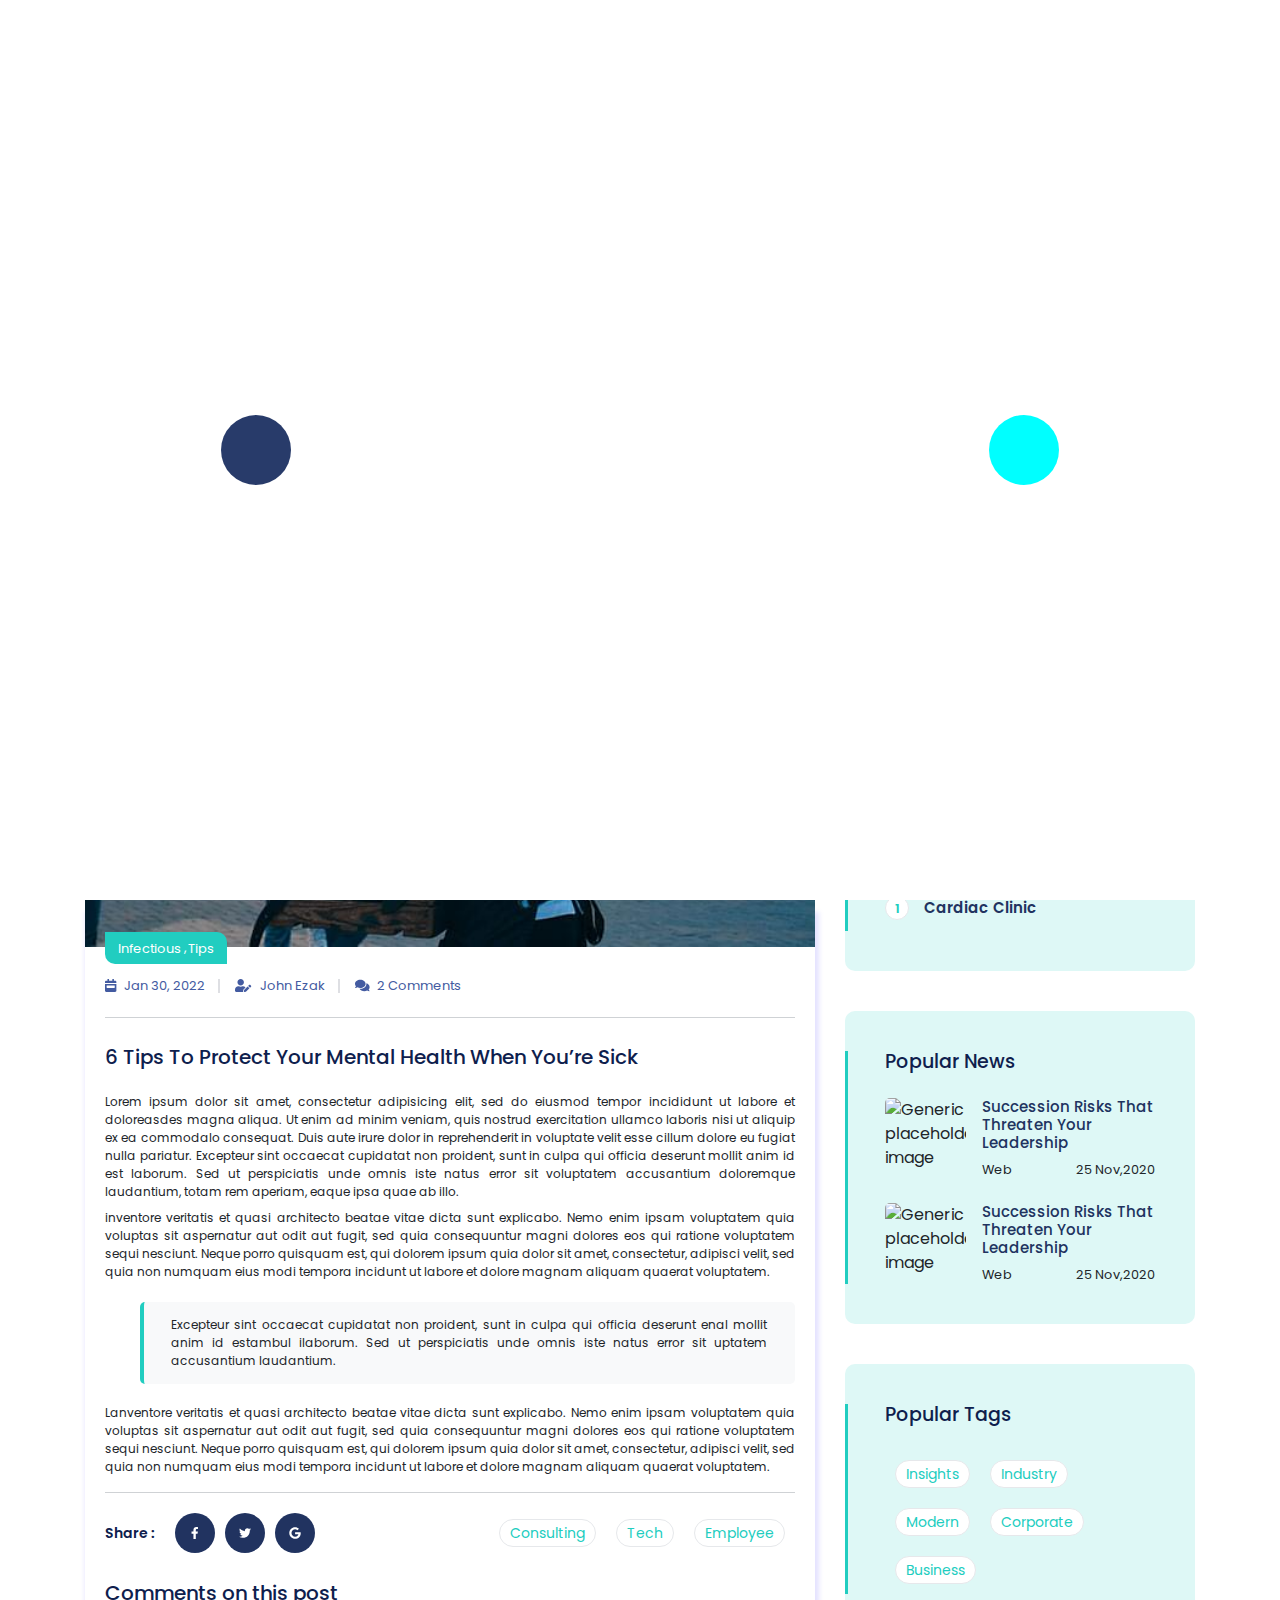
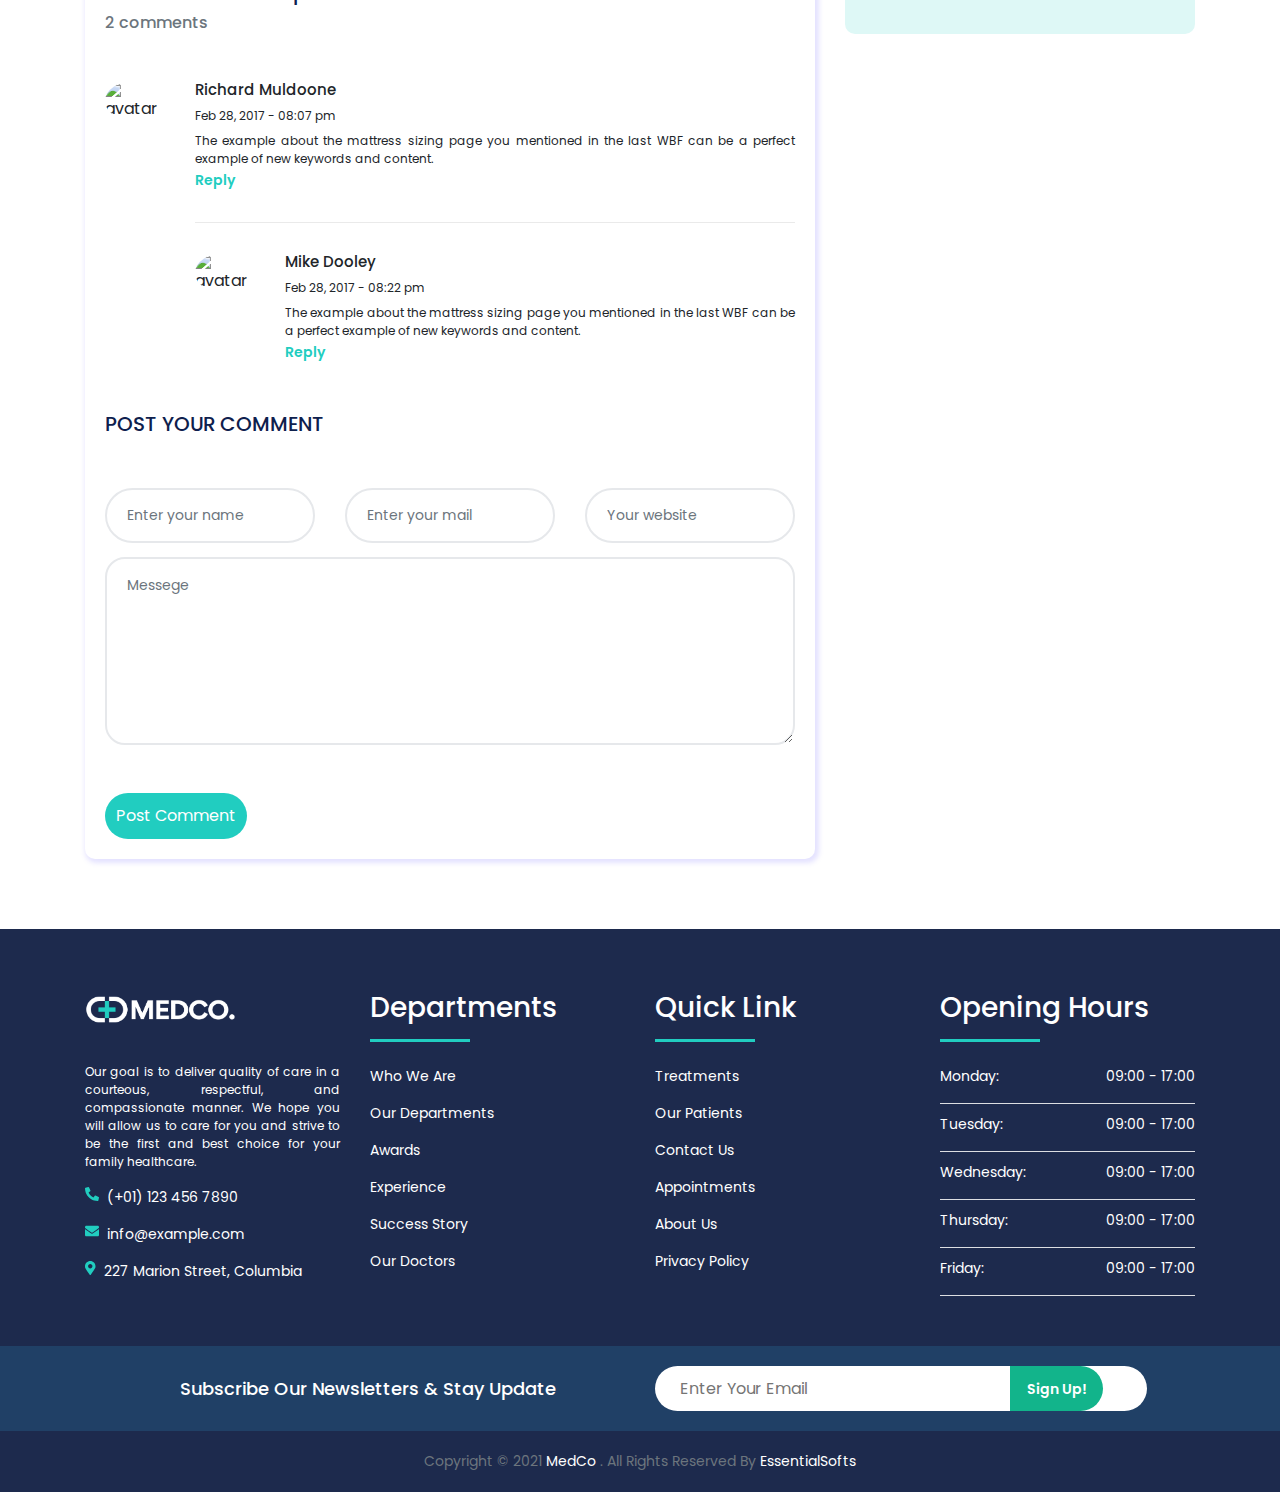
==== blog-detail.html @ e33b3b59 "fixes" ====
<!DOCTYPE html>
<html lang="en">

<head>
    <meta charset="UTF-8">
    <meta http-equiv="X-UA-Compatible" content="IE=edge">
    <meta name="viewport" content="width=device-width, initial-scale=1.0">
    <title>MEDCO.</title>
    <!-- Favicon Files -->
    <link rel="apple-touch-icon" sizes="120x120" href="assets/favicon/apple-touch-icon.png">
    <link rel="icon" type="image/png" sizes="32x32" href="assets/favicon/favicon-32x32.png">
    <link rel="icon" type="image/png" sizes="16x16" href="assets/favicon/favicon-16x16.png">
    <link rel="manifest" href="assets/favicon/site.webmanifest">
    <link rel="mask-icon" href="assets/favicon/safari-pinned-tab.svg" color="#5bbad5">
    <meta name="msapplication-TileColor" content="#da532c">
    <meta name="theme-color" content="#ffffff">
    <!-- CSS files -->
    <link rel="stylesheet" type="text/css" href="assets/css/bootstrap.css">
    <link rel="stylesheet" type="text/css" href="assets/css/fontawesome.css">
    <link rel="stylesheet" type="text/css" href="assets/css/all.css">
    <link rel="stylesheet" type="text/css" href="assets/css/owl.carousel.min.css">
    <link rel="stylesheet" type="text/css" href="assets/css/owl.theme.default.min.css">
    <link rel="stylesheet" type="text/css" href="assets/css/nice-select.css">
    <link rel="stylesheet" type="text/css" href="assets/css/venobox.min.css">
    <link rel="stylesheet" type="text/css" href="assets/css/style.css">
    <link rel="stylesheet" type="text/css" href="assets/css/responsive.css">
</head>

<body data-spy="scroll" data-target="#mynavbar" data-offset="180">

    <!-- Preloader -->
    <div class="centered">
        <div class="blob-1"></div>
        <div class="blob-2"></div>
    </div>

    <header>
        <!-- Top Header -->
        <div class="top-header">
            <div class="container-fluid">
                <div class="row">
                    <div class="col-lg-8 col-md-8 col-sm-12">
                        <div class="d-flex justify-content-center">
                            <div class="emergency-drop mr-4">
                                <div class="nice-select emergency-btn">
                                    <p>24/7 Emergency</p>
                                    <div class="list text-center">
                                        <div><i class="fas fa-phone-volume  phone_style"></i></div>
                                        <div class="phone_number">
                                            <a href="tel:+201061245741">
                                                <span>+2 01061245741</span>
                                            </a>
                                        </div>
                                        <div class="text-style text-muted">
                                            <p>Please feel free to contact our friendly reception staff with any general
                                                or medical enquiry.
                                            </p>
                                        </div>
                                        <div class="appointment-btn">
                                            <a href="appointment.html"
                                                class="btn btn_secondary-color btn_link btn_block">
                                                <span>Make Appointment</span> <i class="fas fa-arrow-right ml-1"></i>
                                            </a>
                                        </div>
                                    </div>
                                </div>
                            </div>
                            <div class="top-header-contact-info d-flex">
                                <div class="mr-4 top-header-location mt-21">
                                    <a href="" class="top-header-info-text text-white">
                                        <i class="top-header-icons-style fas fa-map-marker-alt mr-2"></i> Location:
                                        Brooklyn, New York
                                    </a>
                                </div>
                                <div class="mr-4 top-header-location mt-21">
                                    <a href="" class="top-header-info-text text-white">
                                        <i class="top-header-icons-style fas fa-clock mr-2"></i> Mon - Fri: 8:00 am -
                                        7:00 pm
                                    </a>
                                </div>
                                <div class="top-header-location time-p mt-21">
                                    <a href="" class="top-header-info-text text-white">
                                        <i class="top-header-icons-style fas fa-clock mr-2"></i> Mon - Fri: 8:00 am -
                                        7:00 pm
                                    </a>
                                </div>
                            </div>
                        </div>
                    </div>
                    <div class="col-lg-4 col-md-4 col-sm-12">
                        <div class="d-flex top-header-right justify-content-end">
                            <div class="top-header-social-links mt-18">
                                <div class="d-flex">
                                    <a href=""><i class="top-header-social-icons-style fab fa-facebook-f"></i></a>
                                    <a href=""><i class="top-header-social-icons-style fab fa-instagram"></i></a>
                                    <a href=""><i class="top-header-social-icons-style fab fa-twitter"></i></a>
                                </div>
                            </div>
                            <div class="top-header-searchbar mt-18 d-flex">
                                <input type="search" class="form-control w-75" placeholder="Search..." name="search"
                                    id="search" autocomplete="off">
                                <button type="submit" class="top-header-search-btn"><i
                                        class="fas fa-search "></i></button>
                            </div>
                        </div>
                    </div>
                </div>
            </div>
        </div>
        <!-- Top Header End -->

        <!-- Navbar -->
        <div class="bottom-header">
            <nav class="navbar navbar-expand-lg navbar-light" id="mynavbar">
                <div class="container">
                    <a class="navbar-brand" href="index.html"><img src="assets/images/medco-dark.png" class="img-fluid"
                            alt=""></a>
                    <button class="navbar-toggler" data-toggle="collapse" data-target="#navbarNav"><span><i
                                class="fa fa-bars"></i></span></button>
                    <div class="collapse navbar-collapse" id="navbarNav">
                        <ul class="nav navbar-nav ml-auto font-weight-bold" id="nav">
                            <li class="nav-item first-child">
                                <a class="nav-link px-3" href="index.html">Home</a>
                            </li>
                            <li class="nav-item">
                                <a class="nav-link px-3" href="#about-us">About Us</a>
                            </li>
                            <li class="nav-item">
                                <a class="nav-link px-3" href="#services">Services</a>
                            </li>
                            <li class="nav-item">
                                <a class="nav-link px-3" href="#portfolio">Research</a>
                            </li>
                            <li class="nav-item">
                                <a class="nav-link px-3" href="#team">Our Team</a>
                            </li>
                            <li class="nav-item">
                                <a class="nav-link px-3" href="#department">Departments</a>
                            </li>
                            <li class="nav-item dropdown">
                                <a class="nav-link dropdown-toggle px-3" href="#" id="navbarDropdown" role="button"
                                    data-toggle="dropdown" aria-haspopup="true" aria-expanded="false">
                                    Blog
                                </a>
                                <div class="dropdown-menu" aria-labelledby="navbarDropdown">
                                    <a class="dropdown-item font-weight-bold" href="blog-grid.html" target="_blank">Blog
                                        Grid</a>
                                    <a class="dropdown-item font-weight-bold" href="blog-detail.html"
                                        target="_blank">Blog Details</a>
                                </div>
                            </li>
                        </ul>
                    </div>
                </div>
            </nav>
        </div>
        <!-- Navbar End -->
    </header>

    <!-- Contact-Heading Section Start -->
    <section id="appointment-stat" class="stat-overlay position-relative">
        <div class="container">
            <div class="row ">
                <div class="col-12">
                    <div class="page-title-heading align-items-center">
                        <h2 class="text-center text-white">Blog Grid</h2>
                    </div>
                    <nav aria-label="breadcrumb" class="">
                        <ol class="breadcrumb text-center">
                            <li class="breadcrumb-item"><a href="index.html"
                                    class="breadcrumb-item-a text-decoration-none">Home</a></li>
                            <li class="breadcrumb-item"><a href="blog-grid.html"
                                    class="breadcrumb-item-a text-decoration-none">Blog Grid</a></li>
                            <li class="breadcrumb-item active" aria-current="page">Blog Detail</li>
                        </ol>
                    </nav>
                </div>
            </div>
        </div>
    </section>
    <!-- Contact-Heading Section End -->

    <!-- Blog detail START -->
    <section id="read_more">
        <div class="container">
            <div class="row">
                <div class="col-lg-8 col-md-8 col-sm-12">
                    <div class="read_more_img">
                        <img src="assets/images/blog-3.jpg" alt="">
                    </div>
                    <div class="read_more_area">
                        <div class="post__meta-cat">
                            <a class="text-decoration-none" href="#">Infectious</a><a class="text-decoration-none"
                                href="#">Tips</a>
                        </div>
                        <div class="read_more_text">
                            <div class="post__meta d-flex text-decoration-none">
                                <span class="post__meta-date"><i class="fas fa-calendar-week mr-2"></i>Jan 30,
                                    2022</span>
                                <a class="post__meta-author text-decoration-none" href="blog-detail.html"><i
                                        class="fas fa-user-edit mr-2"></i>John
                                    Ezak</a>
                                <a class="post__meta-author text-decoration-none" href="blog-detail.html"><i
                                        class="fas fa-comments mr-2"></i>2 Comments</a>
                            </div>
                            <h3 class="mt-4 mb-4">6 Tips To Protect Your Mental Health When You’re Sick
                            </h3>
                            <p class="text-justify mb-2">
                                Lorem ipsum dolor sit amet, consectetur adipisicing elit, sed do eiusmod tempor
                                incididunt ut labore
                                et doloreasdes magna aliqua. Ut enim ad minim veniam, quis nostrud exercitation ullamco
                                laboris nisi ut
                                aliquip ex ea commodalo consequat. Duis aute irure dolor in reprehenderit in voluptate
                                velit esse cillum
                                dolore eu fugiat nulla pariatur. Excepteur sint occaecat cupidatat non proident, sunt in
                                culpa qui officia
                                deserunt mollit anim id est laborum. Sed ut perspiciatis unde omnis iste natus error sit
                                voluptatem accusantium
                                doloremque laudantium, totam rem aperiam, eaque ipsa quae ab illo.
                            </p>
                            <p class="text-justify">inventore veritatis et quasi architecto beatae vitae dicta sunt
                                explicabo. Nemo enim
                                ipsam voluptatem quia voluptas
                                sit aspernatur aut odit aut fugit, sed quia consequuntur magni dolores eos qui ratione
                                voluptatem sequi nesciunt. Neque
                                porro quisquam est, qui dolorem ipsum quia dolor sit amet, consectetur, adipisci velit,
                                sed quia non numquam eius modi tempora
                                incidunt ut labore et dolore magnam aliquam quaerat voluptatem.
                            </p>

                            <blockquote class="blockquote bg-light">
                                <p class="text-justify">Excepteur sint occaecat cupidatat non proident, sunt in culpa
                                    qui officia deserunt
                                    enal mollit anim id estambul ilaborum.
                                    Sed ut perspiciatis unde omnis iste natus error sit uptatem accusantium laudantium.
                                </p>
                            </blockquote>
                            <p class="text-justify mb-3 last-p pb-3">Lanventore veritatis et quasi architecto beatae
                                vitae dicta sunt explicabo. Nemo enim
                                ipsam voluptatem quia voluptas sit
                                aspernatur aut odit aut fugit, sed quia consequuntur magni dolores eos qui ratione
                                voluptatem sequi nesciunt. Neque porro quisquam
                                est, qui dolorem ipsum quia dolor sit amet, consectetur, adipisci velit, sed quia non
                                numquam eius modi tempora incidunt ut labore et
                                dolore magnam aliquam quaerat voluptatem.
                            </p>
                        </div>
                        <div class="d-flex flex-wrap justify-content-between">
                            <div class="blog-share d-flex flex-wrap align-items-center">
                                <span class="mr-20 color-heading">Share :</span>
                                <ul class="list-unstyled social-icons d-flex mb-0">
                                    <li><a href="#"><i class="fab fa-facebook-f"></i></a></li>
                                    <li><a href="#"><i class="fab fa-twitter"></i></a></li>
                                    <li><a href="#"><i class="fab fa-google"></i></a></li>
                                </ul>
                            </div>
                            <div class="widget-tags">
                                <ul class="list-unstyled d-flex flex-wrap mb-0">
                                    <li><a href="#" class="text-decoration-none">Consulting</a></li>
                                    <li><a href="#" class="text-decoration-none">Tech</a></li>
                                    <li><a href="#" class="text-decoration-none">Employee</a></li>
                                </ul>
                            </div>
                        </div>
                        <div class="comment_section mt-4" id="comments">
                            <h3 class="mb-2 comment-h3">Comments on this post</h3>
                            <h6 class="total_comments text-muted mb-5"><a href="#">2 comments</a></h6>

                            <ul class="comments-list list-unstyled">
                                <li class="comment__item">
                                    <div class="comment__avatar">
                                        <img src="assets/images/blog-detail-1.jpg" alt="avatar">
                                    </div>
                                    <div class="comment__content">
                                        <h5 class="comment__author">Richard Muldoone</h5>
                                        <span class="comment__date">Feb 28, 2017 - 08:07 pm</span>
                                        <p class="comment__desc text-justify">The example about the mattress sizing page
                                            you mentioned in the last WBF
                                            can be a perfect example
                                            of new keywords and content.</p>
                                        <a class="comment__reply text-decoration-none" href="#">reply</a>
                                    </div>
                                    <ul class="nested__comment list-unstyled">
                                        <li class="comment__item">
                                            <div class="comment__avatar">
                                                <img src="assets/images/blog-detail-2.jpg" alt="avatar">
                                            </div>
                                            <div class="comment__content">
                                                <h5 class="comment__author">Mike Dooley</h5>
                                                <span class="comment__date">Feb 28, 2017 - 08:22 pm</span>
                                                <p class="comment__desc text-justify">The example about the mattress
                                                    sizing page you mentioned in the last
                                                    WBF can be a perfect
                                                    example of new keywords and content.</p>
                                                <a class="comment__reply text-decoration-none" href="#">reply</a>
                                            </div>
                                        </li>
                                    </ul>
                                </li>
                            </ul>
                        </div>
                        <div class="comment_form">
                            <h4 class="mt-5 mb-5">POST YOUR COMMENT</h4>
                            <form>
                                <div class="row">
                                    <div class="col-lg-4 col-md-4 col-sm-12">
                                        <input type="text" placeholder="Enter your name" class="high form-control">
                                    </div>
                                    <div class="col-lg-4 col-md-4 col-sm-12">
                                        <input type="email" placeholder="Enter your mail" class="high form-control">
                                    </div>
                                    <div class="col-lg-4 col-md-4 col-sm-12">
                                        <input type="text" placeholder="Your website" class="high form-control">
                                    </div>
                                    <div class="col-lg-12 col-md-12 col-sm-12">
                                        <textarea placeholder="Messege" rows="8" class="form-control"></textarea>
                                    </div>
                                </div>
                                <div class="blog-detail-form-btn mt-5">
                                    <a href="#" class="btn btn-common">Post Comment</a>
                                </div>
                            </form>
                        </div>
                    </div>
                </div>
                <div class="col-lg-4 col-md-4 col-sm-12">
                    <div class="widget widget-search">
                        <h5 class="widget__title">Search</h5>
                        <div class="widget__content">
                            <form class="widget__form-search">
                                <input type="text" class="form-control" placeholder="Search...">
                                <button class="btn" type="submit"><i class=" fas fa-search"></i></button>
                            </form>
                        </div>
                    </div>
                    <div class="widget widget-categories">
                        <h5 class="widget__title">Categories</h5>
                        <div class="widget-content">
                            <ul class="list-unstyled mb-0">
                                <li><a href="#" class="text-decoration-none"><span
                                            class="cat-count">4</span><span>Neurology</span></a></li>
                                <li><a href="#" class="text-decoration-none"><span
                                            class="cat-count">0</span><span>Cardiology</span></a></li>
                                <li><a href="#" class="text-decoration-none"><span
                                            class="cat-count">3</span><span>Pathology</span></a></li>
                                <li><a href="#" class="text-decoration-none"><span
                                            class="cat-count">2</span><span>Laboratory</span></a></li>
                                <li><a href="#" class="text-decoration-none"><span
                                            class="cat-count">4</span><span>Pediatric</span></a></li>
                                <li><a href="#" class="text-decoration-none"><span
                                            class="cat-count">1</span><span>Cardiac Clinic</span></a></li>
                            </ul>
                        </div>
                    </div>
                    <div class="popular_posts widget">
                        <h4 class="widget__title">Popular News</h4>
                        <div class="popular_posts_details">
                            <div class="media mt-4">
                                <img class="mr-3" src="assets/images/recent-post-1.jpg" alt="Generic placeholder image">
                                <div class="media-body">
                                    <h4 class="widget-post__title"><a href="#"
                                            class="text-decoration-none text-justify">Succession Risks That Threaten
                                            Your
                                            Leadership</a>
                                    </h4>
                                    <div class="popular_posts_linkdate justify-content-between d-flex mt-2">
                                        <span><a href="#" class="text-decoration-none">Web</a></span>
                                        <span>25 Nov,2020</span>
                                    </div>
                                </div>
                            </div>

                            <div class="media mt-4">
                                <img class="mr-3" src="assets/images/recent-post-2.jpg" alt="Generic placeholder image">
                                <div class="media-body">
                                    <h4 class="widget-post__title"><a href="#"
                                            class="text-decoration-none text-justify">Succession Risks That Threaten
                                            Your
                                            Leadership</a>
                                    </h4>
                                    <div class="popular_posts_linkdate justify-content-between d-flex mt-2">
                                        <span><a href="#" class="text-decoration-none">Web</a></span>
                                        <span>25 Nov,2020</span>
                                    </div>
                                </div>
                            </div>
                        </div>
                    </div>
                    <div class="popular_tags widget">
                        <h4 class="widget__title">Popular Tags</h4>
                        <div class="widget-tags">
                            <ul class="list-unstyled mb-0">
                                <li><a href="#" class="text-decoration-none">Insights</a></li>
                                <li><a href="#" class="text-decoration-none">Industry</a></li>
                                <li><a href="#" class="text-decoration-none">Modern</a></li>
                                <li><a href="#" class="text-decoration-none">Corporate</a></li>
                                <li><a href="#" class="text-decoration-none">Business</a></li>
                            </ul>
                        </div>
                    </div>
                </div>
            </div>
        </div>
    </section>
    <!-- Blog detail END -->

    <footer>
        <div class="footer-top">
            <div class="container">
                <div class="row">
                    <div class="col-sm-12 col-md-6 col-lg-3">
                        <div class="footer-widget-about">
                            <img src="assets/images/medco-light.png" alt="logo" class="mb-4 w-80">
                            <p class="my-3 text-justify">Our goal is to deliver quality of care in a courteous,
                                respectful, and
                                compassionate manner. We hope you will allow us to care for you and strive to be the
                                first and best
                                choice for your family healthcare.
                            </p>
                            <ul class="time_list_2 list-unstyled mb-0">
                                <li class="pb-3"><i class="intro-arrow-style fa fa-phone-alt mr-2"></i><a
                                        href="tel:+201061245741" class="text-decoration-none text-white">(+01) 123 456
                                        7890</a></li>
                                <li class="pb-3"><i class="intro-arrow-style fa fa-envelope mr-2"></i><a
                                        href="mailto:info@example.com"
                                        class="text-decoration-none text-white">info@example.com</a></li>
                                <li class="pb-3"><i class="intro-arrow-style fas fa-map-marker-alt mr-2"></i>227 Marion
                                    Street, Columbia
                                </li>
                            </ul>
                        </div>
                    </div>
                    <div class="col-sm-12 col-md-6 col-lg-3">
                        <div class="">
                            <h3 class="widget-title">Departments</h3>
                            <div class="ml-0 style-line mb-4 "></div>
                            <ul class="time_list_2 list-unstyled mb-0">
                                <li class="pb-3"><a href="#about-us" class="text-white text-decoration-none">Who We
                                        Are</a></li>
                                <li class="pb-3"><a href="#department" class="text-white text-decoration-none">Our
                                        Departments</a></li>
                                <li class="pb-3"><a href="#stat" class="text-white text-decoration-none">Awards</a></li>
                                <li class="pb-3"><a href="#portfolio"
                                        class="text-white text-decoration-none">Experience</a></li>
                                <li class="pb-3"><a href="#client" class="text-white text-decoration-none">Success
                                        Story</a></li>
                                <li class="pb-3"><a href="#team" class="text-white text-decoration-none">Our Doctors</a>
                                </li>
                            </ul>
                        </div>
                    </div>
                    <div class="col-sm-12 col-md-6 col-lg-3">
                        <div class="widget_nav_menu clearfix">
                            <h3 class="widget-title">Quick Link</h3>
                            <div class="ml-0 style-line mb-4 "></div>
                            <ul class="time_list_2 list-unstyled mb-0">
                                <li class="pb-3"><a href="#client"
                                        class="text-white text-decoration-none">Treatments</a></li>
                                <li class="pb-3"><a href="#client" class="text-white text-decoration-none">Our
                                        Patients</a></li>
                                <li class="pb-3"><a href="contact.html" target="_blank"
                                        class="text-white text-decoration-none">Contact
                                        Us</a></li>
                                <li class="pb-3"><a href="#appointment"
                                        class="text-white text-decoration-none">Appointments</a></li>
                                <li class="pb-3"><a href="#about-us" class="text-white text-decoration-none">About
                                        Us</a></li>
                                <li class="pb-3"><a href="#" class="text-white text-decoration-none">Privacy Policy</a>
                                </li>
                            </ul>
                        </div>
                    </div>
                    <div class="col-sm-12 col-md-6 col-lg-3">
                        <div class="widget-timing clearfix">
                            <h3 class="widget-title">Opening Hours</h3>
                            <div class="ml-0 style-line mb-4 "></div>
                            <div class="">
                                <ul class="time_list list-unstyled mb-0">
                                    <li class="pb-3">Monday:<span class="service-time">09:00 - 17:00</span></li>
                                    <li class="pb-3">Tuesday:<span class="service-time">09:00 - 17:00</span></li>
                                    <li class="pb-3">Wednesday:<span class="service-time">09:00 - 17:00</span></li>
                                    <li class="pb-3">Thursday:<span class="service-time">09:00 - 17:00</span></li>
                                    <li class="pb-3">Friday:<span class="service-time">09:00 - 17:00</span></li>
                                </ul>
                            </div>
                        </div>
                    </div>
                </div>
            </div>
            <div class="newsteller">
                <div class="container">
                    <div class="row justify-content-center align-items-center">
                        <div class="col-sm-12 col-md-5">
                            <h4 class="newsteller-text mb-0">Subscribe Our Newsletters &amp; Stay Update</h4>
                        </div>
                        <div class="col-sm-12 col-md-5">
                            <div class="newsteller-inputbox">
                                <input type="email" name="email" class="" placeholder="Enter Your Email ">
                                <button class="submit" type="submit">Sign Up!</button>
                            </div>
                        </div>
                    </div>
                </div>
            </div>
            <div class="footer-bottom">
                <div class="container">
                    <div class="row copyright">
                        <div class="col-md-12">
                            <div class="text-center text-muted">
                                <span>Copyright © 2021 <a href="#" class="text-decoration-none">MedCo</a> . All Rights
                                    Reserved by&nbsp;<a href="#" class="text-decoration-none">EssentialSofts</a></span>
                            </div>
                        </div>
                    </div>
                </div>
            </div>
        </div>
    </footer>

    <!--back-to-top start-->
    <a id="back-top" href="#top">
        <i id="back-topi" class="fa fa-angle-up"></i>
    </a>
    <!--back-to-top end-->

    <!-- JavaScript Files -->
    <script src="assets/js/jquery-3.6.0.min.js"></script>
    <script src="assets/js/bootstrap.js"></script>
    <script src="assets/js/all.js"></script>
    <script src="assets/js/fontawesome.js"></script>
    <script src="assets/js/jquery.counterup.min.js"></script>
    <script src="assets/js/counterup.min.js"></script>
    <script src="assets/js/jquery.waypoints.min.js"></script>
    <script src="assets/js/jquery.nice-select.min.js"></script>
    <script src="assets/js/owl.carousel.min.js"></script>
    <script src="assets/js/venobox.min.js"></script>
    <script src="assets/js/custom.js"></script>
</body>

</html>
---- assets/css/nice-select.css ----
.nice-select {
  -webkit-tap-highlight-color: transparent;
  background-color: transparent;
  border-radius: 5px;
  border: none;
  box-sizing: border-box;
  clear: both;
  color: #fff;
  cursor: pointer;
  display: block;
  float: right;
  font-family: inherit;
  font-size: 14px;
  font-weight: normal;
  line-height: 36px;
  outline: none;
  padding-left: 8px;
  padding-right: 50px;
  position: relative;
  text-align: right !important;
  -webkit-transition: all 0.2s ease-in-out;
  transition: all 0.2s ease-in-out;
  -webkit-user-select: none;
     -moz-user-select: none;
      -ms-user-select: none;
          user-select: none;
  white-space: wrap;
  width: auto; }
  .nice-select:hover {
    border-color: #dbdbdb; }
  .nice-select:active, .nice-select.open, .nice-select:focus {
    border-color: #999; }
  .nice-select:after {
    border-bottom: 2px solid #999;
    border-right: 2px solid #999;
    content: '';
    display: block;
    height: 5px;
    margin-top: -4px;
    pointer-events: none;
    position: absolute;
    right: 12px;
    top: 50%;
    -webkit-transform-origin: 66% 66%;
        -ms-transform-origin: 66% 66%;
            transform-origin: 66% 66%;
    -webkit-transform: rotate(45deg);
        -ms-transform: rotate(45deg);
            transform: rotate(45deg);
    -webkit-transition: all 0.15s ease-in-out;
    transition: all 0.15s ease-in-out;
    width: 5px; }
  .nice-select.open:after {
    -webkit-transform: rotate(-135deg);
        -ms-transform: rotate(-135deg);
            transform: rotate(-135deg); }
  .nice-select.open .list {
    opacity: 1;
    pointer-events: auto;
    -webkit-transform: scale(1) translateY(0);
        -ms-transform: scale(1) translateY(0);
            transform: scale(1) translateY(0); }
  .nice-select.disabled {
    border-color: #ededed;
    color: #999;
    pointer-events: none; }
    .nice-select.disabled:after {
      border-color: #cccccc; }
  .nice-select.wide {
    width: 100%; }
    .nice-select.wide .list {
      left: 0 !important;
      right: 0 !important; }
  .nice-select.right {
    float: right; }
    .nice-select.right .list {
      left: auto;
      right: 0; }
  .nice-select.small {
    font-size: 12px;
    height: 36px;
    line-height: 34px; }
    .nice-select.small:after {
      height: 4px;
      width: 4px; }
    .nice-select.small .option {
      line-height: 34px;
      min-height: 34px; }
  .nice-select .list {
    background-color: #fff;
    border-radius: 5px;
    box-shadow: 0 0 0 1px rgba(68, 68, 68, 0.11);
    box-sizing: border-box;
    margin-top: 4px;
    opacity: 0;
    overflow: hidden;
    padding: 0;
    pointer-events: none;
    position: absolute;
    top: 100%;
    left: 0;
    -webkit-transform-origin: 50% 0;
        -ms-transform-origin: 50% 0;
            transform-origin: 50% 0;
    -webkit-transform: scale(0.75) translateY(-21px);
        -ms-transform: scale(0.75) translateY(-21px);
            transform: scale(0.75) translateY(-21px);
    -webkit-transition: all 0.2s cubic-bezier(0.5, 0, 0, 1.25), opacity 0.15s ease-out;
    transition: all 0.2s cubic-bezier(0.5, 0, 0, 1.25), opacity 0.15s ease-out;
    z-index: 12; }
    .nice-select .list:hover .option:not(:hover) {
      background-color: transparent !important; }
  .nice-select .option {
    color: #000;
    cursor: pointer;
    font-weight: 400;
    line-height: 40px;
    list-style: none;
    min-height: 40px;
    outline: none;
    padding-left: 18px;
    padding-right: 29px;
    text-align: left;
    -webkit-transition: all 0.2s;
    transition: all 0.2s; }
    .nice-select .option:hover, .nice-select .option.focus, .nice-select .option.selected.focus {
      background-color: #f6f6f6; }
    .nice-select .option.selected {
      font-weight: bold; }
    .nice-select .option.disabled {
      background-color: transparent;
      color: #999;
      cursor: default; }

.no-csspointerevents .nice-select .list {
  display: none; }

.no-csspointerevents .nice-select.open .list {
  display: block; }
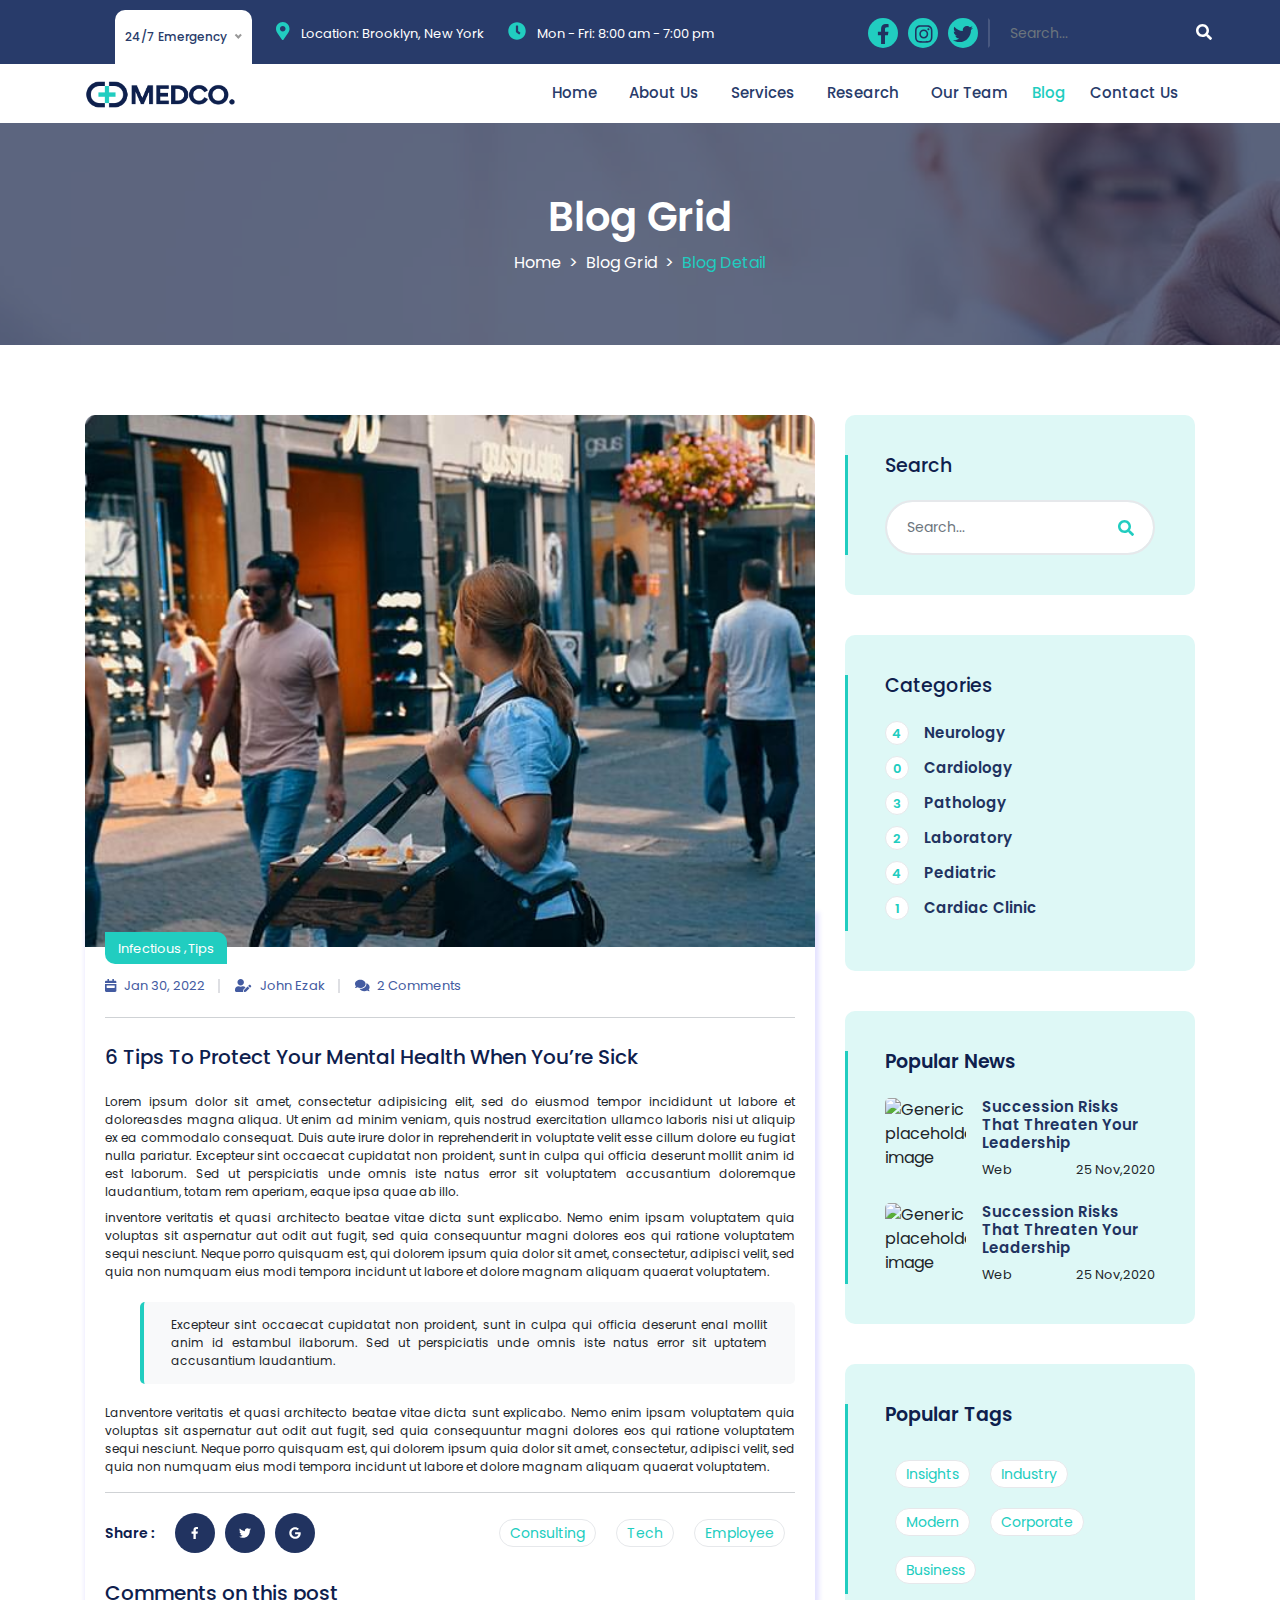
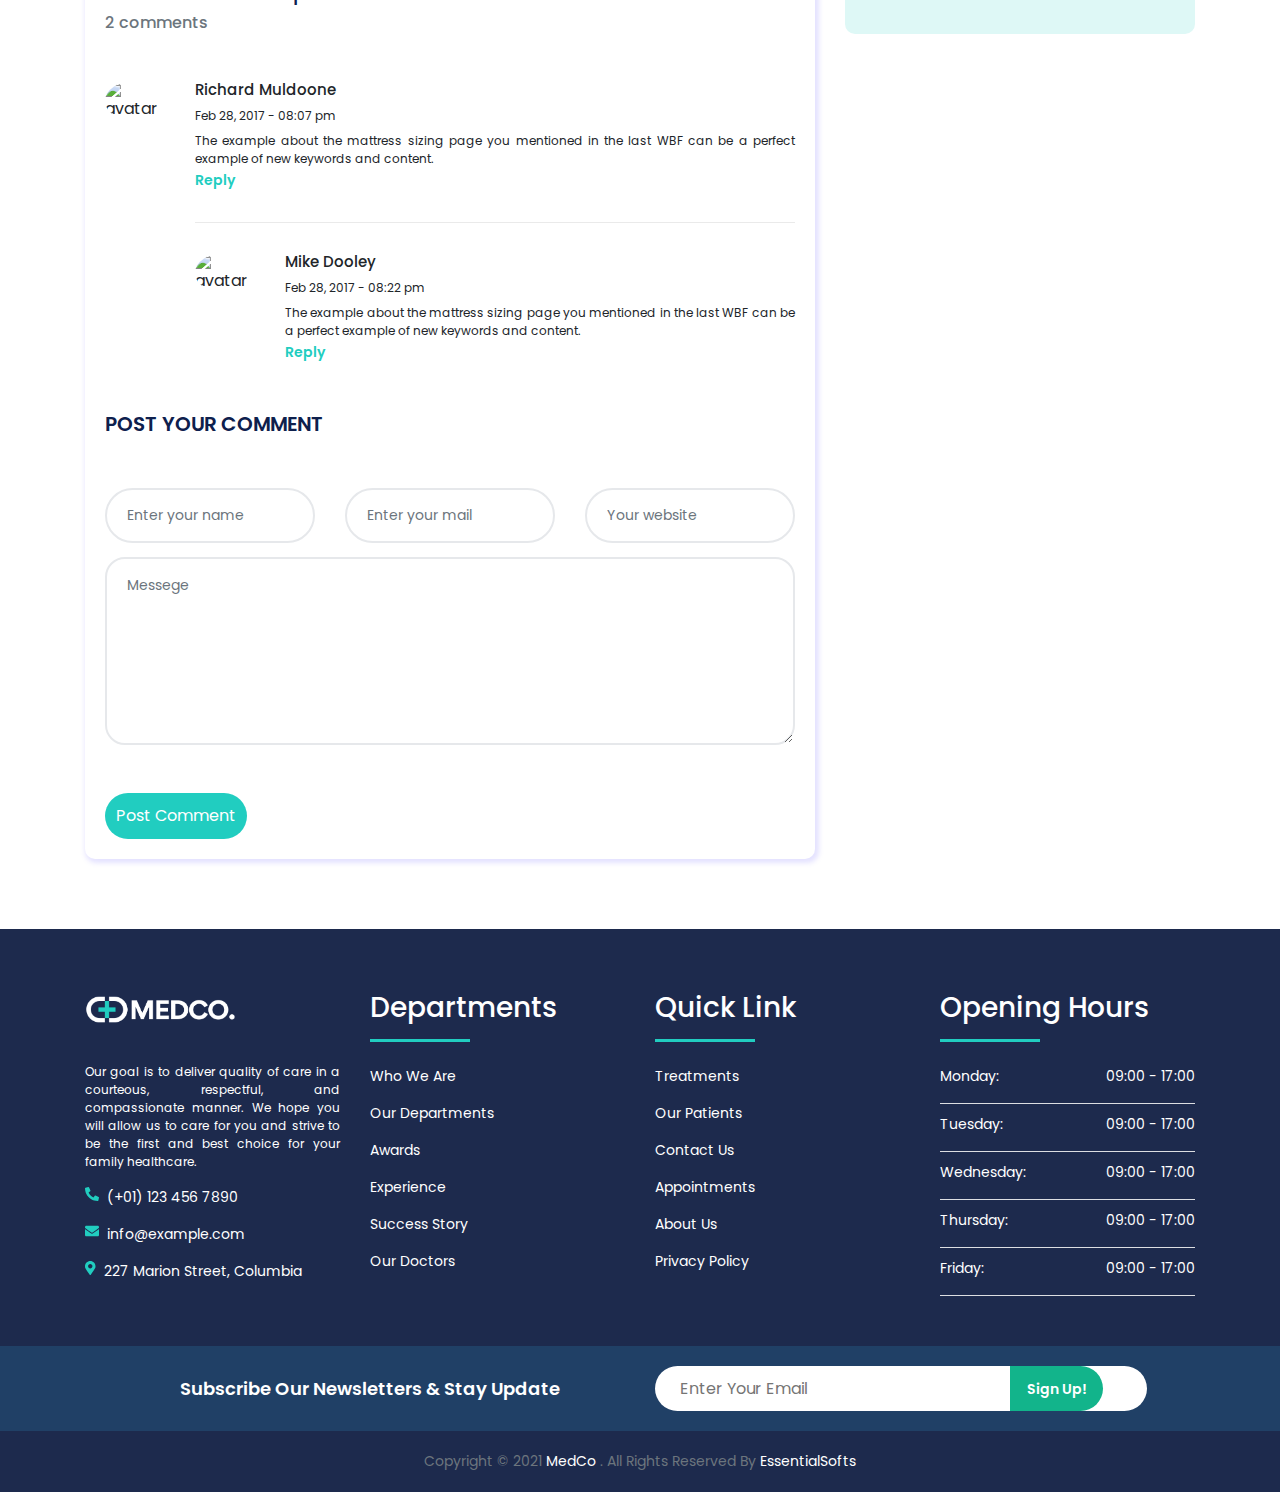
==== commit 2459e4ca: "fixes" ====
--- a/blog-detail.html
+++ b/blog-detail.html
@@ -34,7 +34,7 @@
         <div class="blob-2"></div>
     </div>
 
-    <header>
+    <header class="header-main">
         <!-- Top Header -->
         <div class="top-header">
             <div class="container-fluid">
@@ -123,32 +123,27 @@
                                 <a class="nav-link px-3" href="index.html">Home</a>
                             </li>
                             <li class="nav-item">
-                                <a class="nav-link px-3" href="#about-us">About Us</a>
+                                <a class="nav-link px-3" href="index.html#about-us">About Us</a>
                             </li>
                             <li class="nav-item">
-                                <a class="nav-link px-3" href="#services">Services</a>
+                                <a class="nav-link px-3" href="index.html#services">Services</a>
                             </li>
                             <li class="nav-item">
-                                <a class="nav-link px-3" href="#portfolio">Research</a>
+                                <a class="nav-link px-3" href="index.html#portfolio">Research</a>
                             </li>
                             <li class="nav-item">
-                                <a class="nav-link px-3" href="#team">Our Team</a>
+                                <a class="nav-link px-3" href="index.html#team">Our Team</a>
                             </li>
                             <li class="nav-item">
-                                <a class="nav-link px-3" href="#department">Departments</a>
-                            </li>
-                            <li class="nav-item dropdown">
-                                <a class="nav-link dropdown-toggle px-3" href="#" id="navbarDropdown" role="button"
-                                    data-toggle="dropdown" aria-haspopup="true" aria-expanded="false">
-                                    Blog
-                                </a>
-                                <div class="dropdown-menu" aria-labelledby="navbarDropdown">
-                                    <a class="dropdown-item font-weight-bold" href="blog-grid.html" target="_blank">Blog
-                                        Grid</a>
-                                    <a class="dropdown-item font-weight-bold" href="blog-detail.html"
-                                        target="_blank">Blog Details</a>
-                                </div>
-                            </li>
+                                <a class="nav-link active" href="index.html#blog">Blog </a>
+                                <ul class="sub-menu">
+                                  <li><a href="blog-grid.html">Blog Grid</a></li>
+                                  <li><a href="blog-detail.html">Blog Details</a></li>
+                                </ul>
+                              </li>
+                            <li class="nav-item">
+                                <a class="nav-link px-3" href="contact.html">Contact Us</a>
+                              </li>
                         </ul>
                     </div>
                 </div>
--- a/assets/css/style.css
+++ b/assets/css/style.css
@@ -1,27 +1,41 @@
 @import url('https://fonts.googleapis.com/css2?family=Poppins:wght@100;200;300;400;500;600;700;800;900&display=swap');
-/* ----------------------
+/* ------------------------
+
+All rights are reserved.
+Made By TouseefDesigns
+
 [Table of contents]
- 
+
+01=>Index Page CSS
+
 01.Default CSS
-01.Preloader CSS
-01.Top Header CSS
-02.Navbar CSS
-03.Main Bannner Carousel CSS
-04.About Section CSS
-05.Services Section CSS
-06.Portfolio Section CSS
-07.Team Section CSS
-08.Stat Section CSS
-09.Pricing Section CSS
-10.Testimonial Section CSS
-11.Contact Section CSS
-12.Footer Section CSS
+02.Preloader CSS
+03.Top Header CSS
+04.Navbar CSS
+05.Main Bannner Carousel CSS
+06.Contact Info Section CSS
+07.About Us Section CSS
+08.Service Section CSS
+09.Portfolio/Research Section CSS
+10.Team Section CSS
+11.Stat Section CSS
+12.Department Section CSS
+13.Blog Section CSS
+14.Client Section CSS
+15.Appointment Section CSS
+16.Partner Section CSS
+17.Footer Section CSS
+18.ToTop Button CSS
+
+02=>Contact Page CSS
+
+03=>Blog Detail Page CSS
 
  --------------------------*/
 
 
 /*===============================
-========== Default CSS ==========
+======== 1.Default CSS ==========
 =================================*/
 
 :active, :hover, :focus {
@@ -47,7 +61,7 @@
     margin: 0;
 }
 .font-weight-bold {
-    font-weight: 600 !important;
+    font-weight: 500 !important;
 }
 p{
     font-size: 12px;
@@ -93,9 +107,28 @@
     transition: all 0.5s ease;
     border-radius: 10px 10px 0 0 !important;
 }
+.section-title h5 {
+    font-weight: 400;
+    text-transform: uppercase;
+    font-size: 14px;
+    line-height: 21px;
+    letter-spacing: 1.5px;
+    color: #9dabaf;
+    margin-top: 5px;
+    margin-bottom: 5px;
+}
+.section-title h2.title {
+    font-weight: 600;
+    font-size: 35px;
+    color: #0e204d;
+    line-height: 50px;
+}
+h4{
+    font-weight: 600 !important;
+}
 
 /*===============================
-========== Preloader CSS ==========
+========= 2.Preloader CSS =======
 =================================*/
 
 .centered{
@@ -138,7 +171,7 @@
 }
 
 /*===============================
-========== Top Header CSS =======
+======== 3.Top Header CSS =======
 =================================*/
 
 .list{
@@ -267,7 +300,7 @@
 }
 
 /*===============================
-========== Navbar CSS ===========
+========== 4.Navbar CSS =========
 =================================*/
 
 .sticky{
@@ -299,9 +332,55 @@
 .nav-link.active{
     color: #21cdc0!important;
 }
+/* .dropdown-toggle::after {
+    content: "";
+    border: none;
+} */
+.header-main ul li{
+    position: relative;
+}
+.header-main ul.nav ul {
+    position: absolute;
+    left: 0;
+    top: -2000px;
+    opacity: 0;
+    visibility: hidden;
+    background-color: #fff;
+    width: 200px;
+    transform: translate3d(0,-5px,0);
+    transition: transform .3s ease-out;
+    z-index: 9;
+    border-radius: 0 0 5px 5px;
+    padding: 0;
+    box-shadow: 0 5px 30px rgb(0 0 0 / 16%);
+}
+.header-main ul li:hover > ul {
+    opacity: 1;
+    visibility: visible;
+    top: 100%;
+    transform: translate3d(0,0,0);
+    background-color: #ffffff;
+}
+.header-main ul.nav ul li {
+    padding: 8px 20px;
+    list-style: none;
+}
+.header-main ul.nav ul li a {
+    display: block;
+    color: #283b6a;
+    text-decoration: none;
+}
+.header-main ul.nav ul li a:hover{
+    color: #21cdc0!important;
+}
+.navbar-nav .nav-link {
+    padding-right: 16px;
+    padding-left: 16px;
+}
+
 
 /*===============================
-=== Main Bannner Carousel CSS ===
+== 5.Main Bannner Carousel CSS ==
 =================================*/
 
 .main-banner-img1{
@@ -408,7 +487,7 @@
 }
 
 /*===============================
-======= Contact Info Section CSS =======
+=== 6.Contact Info Section CSS ==
 =================================*/
 
 .btn_primary_2 {
@@ -431,6 +510,7 @@
     z-index: 3;
     margin-top: -100px;
     color: white;
+    padding-bottom: 0;
 }
 .contact-box{
     align-items: center;
@@ -504,15 +584,43 @@
 }
 
 /*===============================
-======= About Us Section CSS =======
+===== 7.About Us Section CSS ====
 =================================*/
 
 .about-us-img{
     border-radius: 10px;
 }
+.intro-feature-text{
+    margin-bottom: 15px;
+    font-weight: 600;
+    color: #0e204d;
+}
+.intro-arrow-style{
+    color: #21cdc0;
+}
+.intro-list-text{
+    font-size: 12px;
+    line-height: 27px;
+    margin-bottom: 30px;
+}
+.btn-intro-list {
+    color: #ffffff;
+    background-color: #21cdc0;
+    border-radius: 50px;
+    font-size: 15px;
+    font-weight: 700;
+    padding: 15px 50px;
+    transition: all 0.4s linear;
+
+}
+.btn-intro-list:hover {
+    color: #ffffff;
+    background-color: #213360;
+}
+
 
 /*===============================
-===== Services Section CSS ======
+===== 8.Services Section CSS ====
 =================================*/
 
 .service-section{
@@ -539,7 +647,7 @@
 .btn_services{
     font-size: 15px;
     font-weight: 700;
-    padding: 18px 30px 18px 30px;
+    padding: 18px;
     transition: all 0.4s linear;
     position: relative;
     border: none;
@@ -648,7 +756,7 @@
 }
 
 /*===============================
-= Portfolio/Research Section CSS=
+9.Portfolio/Research Section CSS=
 =================================*/
 
 
@@ -748,6 +856,14 @@
 }
 
 .btn_wrapper:hover .filter-button::after{
+    opacity: 1;
+    width: 80%;
+}
+.btn_wrapper:active .filter-button::after{
+    opacity: 1;
+    width: 80%;
+}
+.btn_wrapper:visited .filter-button::after{
     opacity: 1;
     width: 80%;
 }
@@ -788,7 +904,7 @@
  }
 
 /*===============================
-======== Team Section CSS =======
+====== 10.Team Section CSS ======
 =================================*/
 
 .team-section{
@@ -924,533 +1040,8 @@
 }
 
 /*===============================
-======== Stat Section CSS =======
+======= 11.Stat Section CSS =====
 =================================*/
-
-
-
-/*===============================
-====== Pricing Section CSS ======
-=================================*/
-
-
-
-
-/*===============================
-==== Testimonial Section CSS ====
-=================================*/
-
-
-
-
-/*===============================
-====== Contact Section CSS ======
-=================================*/
-
-
-
-/*===============================
-======= Footer Section CSS ======
-=================================*/
-
-.time_list li {
-    font-size: 14px;
-    display: flex;
-    justify-content: space-between;
-    padding-bottom: 10px;
-    margin-bottom: 10px;
-    border-bottom: 1px solid #dcdee2;
-}
-.time_list_2 li {
-    font-size: 14px;
-    display: flex;
-}
-.footer-top{
-    background-color: #1d2a4d;
-    color: white;
-    padding: 62px 0 0;
-}
-.style-line {
-    border-top: 3px solid #21cdc0;
-    width: 100px;
-    margin: 0 auto;
-    margin-top: 15px;
-}
-.newsteller{
-    background-color: #204066;
-    padding: 20px 15px;
-    margin-top: 40px;
-
-}
-.newsteller-text{
-    font-size: 18px;
-}
-
-.newsteller-inputbox {
-    display: flex;
-}
-
-.newsteller-inputbox input[type="email"] {
-    padding: 12px 24px; 
-    border: none;
-    padding-right: 150px;
-    height: 45px;
-    border: 1px solid transparent;
-    border-radius: 100px;
-    text-overflow: ellipsis;
-    overflow: hidden;
-    white-space: nowrap; 
-}
-.newsteller-inputbox input[type="email"]:focus {
-    border: none;
-    border: 1px solid transparent;
-}
-.newsteller-inputbox input[type="email"]:focus-visible {
-    border: none;
-    border: 1px solid transparent;
-}
-
-.newsteller-inputbox button[type="submit"] {
-    background-color: #12b48b;
-    color:white;
-    border: none;
-    position: absolute;
-    right: 12px;
-    font-size: 14px;
-    font-weight: 600;
-    padding: 8px 17px 7px;
-    height: 45px;
-    border-radius: 0 2em 2em 0;
-    transition: all 0.35s ease;
-}
-.newsteller-inputbox button[type="submit"]:hover {
-    border: 1px solid #fff;
-    color: #fff;
-    background-color: #204066;
-}
-
-
-  
-
-
-
-
-
-
-
-
-/* .time_list_3 li {
-    font-size: 14px;
-    display: flex;
-    justify-content: space-between;
-
-} */
-
-
-/*===============================
-======== Department Section CSS =======
-=================================*/
-.department-section{
-    background-color: #1d2a4d;
-}
-.service-item {
-    box-shadow: 0 0 4px 0 #ccc;
-    border-radius: 10px;
-    padding: 50px 20px;
-    margin-bottom: 30px;
-    /* background-color: #fff; */
-    transition: all 0.4s linear;
-    color: white;
-}
-.service-item:hover{
-    background-color: white;
-    color: #1d2a4d;
-transform: scale(1.05);
-}
-.service-item .d-flex .neu {
-    color: #21cdc0!important;
-    font-size: 40px;
-    padding: 0 0 5px;
-}
-.service-item .btn__link.btn__secondary {
-    padding: 12px 0;
-    transition: all 0.3s linear;
-    font-size: 15px;
-    color: #ffffff !important;
-    border-radius: 50px;
-    padding: 8px;
-    border: 1px solid white;
-    /* background-color: #21cdc0 !important; */
-  }
-  .service-item .btn__link.btn__secondary .team-arrow  {
-    font-size: 12px;
-    font-weight: normal;
-  }  
-  .service-item:hover .btn__link.btn__secondary {
-    color: #ffffff !important;
-    background-color: #21cdc0 !important;
-  }
-  
-/*===============================
-======== Blog Section CSS =======
-=================================*/
-  .blog-section{
-    background-color: #21cdc0;
-}
-
-  
-.post-item:hover {
-    box-shadow: 0px 5px 83px 0px rgba(9, 29, 62, 0.15);
- }
-
- .post-item:hover .post__img img {
-   transform: scale(1.1) rotate(1deg);
- }
-
-.post-item {
-    background-color: white;
-    position: relative;
-    border-radius: 10px;
-    margin-bottom: 30px;
-    transition: all 0.3s linear;
-  }
-  
-  .post-item .post__img {
-    position: relative;
-    overflow: hidden;
-    border-radius: 10px 10px 0 0;
-  }
-  .post-item .post__img img {
-    transition: all 0.5s ease;
-  }
-
-  .post-item .post__body {
-    position: relative;
-    z-index: 3;
-    padding: 0 30px 30px 37px;
-    margin-top: -15px;
-  }
-  
-  .post-item .post__meta-cat {
-    padding: 4px 13px;
-    display: inline-block;
-    border-radius: 0 10px 0px 10px;
-    background-color: #21cdc0 !important;
-    margin-bottom: 15px;
-    transition: all 0.5s linear;
-  }
-  .post-item .post__meta-cat a {
-    position: relative;
-    color: #ffffff;
-    padding-right: 7px;
-    font-size: 13px;
-    transition: all 0.3s ease;
-  }
-  .post-item .post__meta-cat:hover {
-    background-color: #283b6a !important;
-  } 
-  .post-item .post__meta-cat a:hover {
-    color: #21cdc0;
-  } 
-  .post-item .post__meta-cat a:after {
-    content: ",";
-    position: absolute;
-    top: -1px;
-    right: 1px;
-    color: #ffffff;
-  } 
-  .post-item .post__meta-cat a:last-child {
-    padding-right: 0;
-  }
-  .post-item .post__meta-cat a:last-child:after {
-    display: none;
-  }
-  
-
-  .post-item .post__meta {
-    margin-bottom: 15px;
-  }
-  .post-item .post__meta > * {
-    position: relative;
-    font-size: 13px;
-    color: #435ba1;
-    line-height: 1;
-    margin-right: 15px;
-    padding-right: 15px;
-  }
-  .post-item .post__meta > *:after {
-    content: "";
-    position: absolute;
-    top: 0;
-    right: 0;
-    width: 2px;
-    height: 100%;
-    background-color: #dedfe3;
-  }
-  .post-item .post__meta > *:last-child {
-    padding-right: 0;
-    margin-right: 0;
-  }
-  .post-item .post__meta > *:last-child:after {
-    display: none;
-  }
-
-  .post-item .post__title {
-    font-size: 20px;
-    margin-bottom: 15px;
-  }
-  .post-item .post__title a {
-    color: #0e204d;
-    transition: all 0.5s ease;
-  }
-  .post-item .post__title a:hover {
-    color: #21cdc0;
-  }
-  
-  .post-item .btn__link.btn__secondary {
-    transition: all 0.4s linear;
-    font-size: 15px;
-    color: #ffffff;
-    border-radius: 50px;
-    padding: 8px;
-    margin-top: 15px;
-    background-color: #21cdc0;
-  }
-  .post-item .btn__link.btn__secondary:hover {
-    color: #ffffff !important;
-    background-color: #21cdc0 !important;
-  }
-
-  .post-item:hover .btn__link.btn__secondary {
-    color: #ffffff;
-    background-color: #213360;
-  }
-  
-/*===============================
-======== Appointment Section CSS =======
-=================================*/
-
-  .appointment-section{
-    background-color: #21cdc0;
-}
-  .contact-panel {
-    position: relative;
-    z-index: 2;
-    padding: 60px;
-    border-radius: 20px;
-    background-color: #ffffff;
-    box-shadow: 0px 5px 83px 0px rgb(9 29 62 / 10%);
-}
-.contact-panel__title {
-    font-size: 24px;
-    color: #0e204d;
-    text-transform: capitalize;
-    font-weight: 600;
-    line-height: 1.3;
-    margin-bottom: 20px;
-}
-.contact-panel__desc {
-    font-size: 15px;
-    line-height: 25px;
-    color: #848e9f;
-
-}
-.mb-30 {
-    margin-bottom: 30px !important;
-}
-.form-group-icon {
-    position: absolute;
-    top: 23px;
-    left: 23px;
-    z-index: 2;
-    color: #d7d8da;
-    pointer-events: none;
-}
- .form-group .nice-select.form-control {
-    width: 100%;
-    height: 60px;
-    line-height: 57px;
-    border-radius: 60px;
-    margin-bottom: 30px;
-    color: #495057;
-    text-align: left !important;
-}
-.form-group .nice-select.form-control .list{
-    padding: 0 !important;
-    width: 185px !important;
-}
-.nice-select.form-control:before {
-    content: '';
-    position: absolute;
-    -webkit-transform: translateY(-50%);
-    transform: translateY(-50%);
-    right: 12px;
-    top: 50%;
-    width: 20px;
-    height: 20px;
-    z-index: 1;
-    border-radius: 50%;
-    background-color: #213360;
-}
-.nice-select.form-control:after {
-    right: 20px;
-    z-index: 2;
-    border-color: #ffffff;
-}
-
-.heading-light .heading__title, .heading-light .heading__desc {
-    color: #ffffff;
-}
-.heading__title {
-    font-size: 37px;
-}
-.heading__desc {
-    font-size: 16px;
-    line-height: 1.75;
-
-    /* margin-bottom: 0; */
-}
-.appointment-section .btn__rounded {
-    border-radius: 50px;
-}
-.appointment-section .btn__white {
-    background-color: #ffffff;
-    color: #213360;
-    font-size: 15px;
-    font-weight: 700;
-    min-width: 170px;
-    height: 60px;
-    display: inline-flex;
-    align-items: center;
-    justify-content: center;
-    text-align: center;
-    border: 0;
-    transition: all 0.4s linear;
-}
-.appointment-section .btn__white:hover{
-    color: #ffffff;
-    background-color: #213360;
-
-} 
-.video__btn {
-    text-align: center;
-    display: inline-flex;
-    position: relative;
-    padding-left: 90px;
-    height: 60px;
-    align-items: center;
-}
-.video__btn-white .video__player {
-    background-color: #ffffff !important;
-    color: #0e204d;
-}
-.video__btn .video__player {
-    position: absolute;
-    margin: 0 0 0 25px;
-    top: 0;
-    left: 0;
-    width: 60px;
-    height: 60px;
-    line-height: 60px;
-    border-radius: 50%;
-    box-shadow: 0 0 0 7px rgb(0 0 0 / 15%);
-    transition: all 0.4s linear;
-}
-.video__btn:hover {
-text-decoration: none;
-}
-.video__btn:hover .video__player {
-    box-shadow: 0 0 0 10px rgb(0 0 0 / 15%);
-}
-
-.video__btn .video__btn-title {
-    font-size: 15px;
-    font-weight: 600;
-    line-height: 1;
-    display: inline-block;
-    white-space: nowrap;
-    margin-left: 12px;
-}
-
-.contact-layout3 .text__block {
-    margin-top: 50px;
-    padding-top: 45px;
-    border-top: 2px solid rgba(231, 235, 239, 0.3);
-  }
-  
-  .contact-layout3 .text__block .text__block-desc {
-    font-size: 17px;
-    font-weight: 600;
-    line-height: 1.75;
-
-  }
-/*===============================
-======== Client Section CSS =======
-=================================*/
-
-#client{
-    background-image: url(../images/client-bg.jpg);
-    background-repeat: no-repeat;
-    background-size: cover; 
-    background-position: center center;
-    background-attachment: fixed;
-    color: white;
-}
-.testi-overlay::before{
-    content: '';
-    position: absolute;
-    left: 0;
-    top: 0;
-    width: 100%;
-    height: 100%;
-    background-color: rgb(29 42 77 / 75%);
-}
-.testi-img{
-    width: 100px !important;
-    margin: 0 auto;
-}    
-.testi-box{
-    padding: 50px 30px 30px;
-    background-color: #21cdc0;
-    border-radius: 10px;
-    width: 80%;
-    margin: 0 auto;
-    align-items: center;
-}
-.testi-box p{
-    font-size: 14px;
-}
-.testi-box .client-h6{
-    color: #213360;
-}
-.testi-box .client-p{
-    font-size: 12px;
-}
-.testi-qoute{
-    font-size: 20px;
-}
-
-/*===============================
-======== Stat Section CSS =======
-=================================*/
-
-/* Appointment page CSS */
-#appointment-stat{
-    background-image: url(../images/appointment-img.jpg);
-    height: 100%; 
-    background-position: center;
-    background-repeat: no-repeat;
-    background-size: cover;
-    color: #21cdc0;
-    background-attachment: fixed;
-}
-.page-title-heading h2 {
-    font-weight: 600;
-    text-transform: capitalize;
-     font-size: 40px;
-    /* line-height: 46px;
-    margin-bottom: 5px; */
-}
 
 #stat{
     background-image: url(../images/slider-2.jpg);
@@ -1485,12 +1076,375 @@
     margin-bottom: 5px;
 }
 
-
-
-
-/* ==========================
-    PARTNET START
-============================*/
+/*===============================
+=== 12.Department Section CSS ===
+=================================*/
+.department-section{
+    background-color: #1d2a4d;
+}
+.service-item {
+    box-shadow: 0 0 4px 0 #ccc;
+    border-radius: 10px;
+    padding: 50px 20px;
+    margin-bottom: 30px;
+    /* background-color: #fff; */
+    transition: all 0.4s linear;
+    color: white;
+}
+.service-item:hover{
+    background-color: white;
+    color: #1d2a4d;
+transform: scale(1.05);
+}
+.service-item .d-flex .neu {
+    color: #21cdc0!important;
+    font-size: 40px;
+    padding: 0 0 5px;
+}
+.service-item .btn__link.btn__secondary {
+    padding: 12px 0;
+    transition: all 0.3s linear;
+    font-size: 15px;
+    color: #ffffff !important;
+    border-radius: 50px;
+    padding: 8px;
+    border: 1px solid white;
+    /* background-color: #21cdc0 !important; */
+  }
+  .service-item .btn__link.btn__secondary .team-arrow  {
+    font-size: 12px;
+    font-weight: normal;
+  }  
+  .service-item:hover .btn__link.btn__secondary {
+    color: #ffffff !important;
+    background-color: #21cdc0 !important;
+  }
+ 
+/*===============================
+====== 13.Blog Section CSS ======
+=================================*/
+.blog-section{
+    background-color: #21cdc0;
+}  
+.post-item:hover {
+    box-shadow: 0px 5px 83px 0px rgba(9, 29, 62, 0.15);
+ }
+ .post-item:hover .post__img img {
+   transform: scale(1.1) rotate(1deg);
+ }
+.post-item {
+    background-color: white;
+    position: relative;
+    border-radius: 10px;
+    margin-bottom: 30px;
+    transition: all 0.3s linear;
+  } 
+  .post-item .post__img {
+    position: relative;
+    overflow: hidden;
+    border-radius: 10px 10px 0 0;
+  }
+  .post-item .post__img img {
+    transition: all 0.5s ease;
+  }
+  .post-item .post__body {
+    position: relative;
+    z-index: 3;
+    padding: 0 30px 30px 37px;
+    margin-top: -15px;
+  }
+  .post-item .post__meta-cat {
+    padding: 4px 13px;
+    display: inline-block;
+    border-radius: 0 10px 0px 10px;
+    background-color: #21cdc0 !important;
+    margin-bottom: 15px;
+    transition: all 0.5s linear;
+  }
+  .post-item .post__meta-cat a {
+    position: relative;
+    color: #ffffff;
+    padding-right: 7px;
+    font-size: 13px;
+    transition: all 0.3s ease;
+  }
+  .post-item .post__meta-cat:hover {
+    background-color: #283b6a !important;
+  } 
+  .post-item .post__meta-cat a:hover {
+    color: #21cdc0;
+  } 
+  .post-item .post__meta-cat a:after {
+    content: ",";
+    position: absolute;
+    top: -1px;
+    right: 1px;
+    color: #ffffff;
+  } 
+  .post-item .post__meta-cat a:last-child {
+    padding-right: 0;
+  }
+  .post-item .post__meta-cat a:last-child:after {
+    display: none;
+  }
+  .post-item .post__meta {
+    margin-bottom: 15px;
+  }
+  .post-item .post__meta > * {
+    position: relative;
+    font-size: 13px;
+    color: #435ba1;
+    line-height: 1;
+    margin-right: 15px;
+    padding-right: 15px;
+  }
+  .post-item .post__meta > *:after {
+    content: "";
+    position: absolute;
+    top: 0;
+    right: 0;
+    width: 2px;
+    height: 100%;
+    background-color: #dedfe3;
+  }
+  .post-item .post__meta > *:last-child {
+    padding-right: 0;
+    margin-right: 0;
+  }
+  .post-item .post__meta > *:last-child:after {
+    display: none;
+  }
+  .post-item .post__title {
+    font-size: 20px;
+    margin-bottom: 15px;
+  }
+  .post-item .post__title a {
+    color: #0e204d;
+    transition: all 0.5s ease;
+  }
+  .post-item .post__title a:hover {
+    color: #21cdc0;
+  }
+  .post-item .btn__link.btn__secondary {
+    transition: all 0.4s linear;
+    font-size: 15px;
+    color: #ffffff;
+    border-radius: 50px;
+    padding: 8px;
+    margin-top: 15px;
+    background-color: #21cdc0;
+  }
+  .post-item .btn__link.btn__secondary:hover {
+    color: #ffffff !important;
+    background-color: #21cdc0 !important;
+  }
+  .post-item:hover .btn__link.btn__secondary {
+    color: #ffffff;
+    background-color: #213360;
+  }
+
+/*===============================
+====== 14.Client Section CSS ====
+=================================*/
+#client{
+    background-image: url(../images/client-bg.jpg);
+    background-repeat: no-repeat;
+    background-size: cover; 
+    background-position: center center;
+    background-attachment: fixed;
+    color: white;
+}
+.testi-overlay::before{
+    content: '';
+    position: absolute;
+    left: 0;
+    top: 0;
+    width: 100%;
+    height: 100%;
+    background-color: rgb(29 42 77 / 75%);
+}
+.testi-img{
+    width: 100px !important;
+    margin: 0 auto;
+}    
+.testi-box{
+    padding: 50px 30px 30px;
+    background-color: #21cdc0;
+    border-radius: 10px;
+    width: 80%;
+    margin: 0 auto;
+    align-items: center;
+}
+.testi-box p{
+    font-size: 14px;
+}
+.testi-box .client-h6{
+    color: #213360;
+}
+.testi-box .client-p{
+    font-size: 12px;
+}
+.testi-qoute{
+    font-size: 20px;
+}
+
+/*===============================
+=== 15.Appointment Section CSS ==
+=================================*/
+.appointment-section{
+    background-color: #21cdc0;
+}
+  .contact-panel {
+    position: relative;
+    z-index: 2;
+    padding: 40px;
+    border-radius: 20px;
+    background-color: #ffffff;
+    box-shadow: 0px 5px 83px 0px rgb(9 29 62 / 10%);
+}
+.contact-panel__title {
+    font-size: 24px;
+    color: #0e204d;
+    text-transform: capitalize;
+    font-weight: 600;
+    line-height: 1.3;
+    margin-bottom: 20px;
+}
+.contact-panel__desc {
+    font-size: 15px;
+    line-height: 25px;
+    color: #848e9f;
+
+}
+.mb-30 {
+    margin-bottom: 30px !important;
+}
+.form-group-icon {
+    position: absolute;
+    top: 23px;
+    left: 23px;
+    z-index: 2;
+    color: #d7d8da;
+    pointer-events: none;
+}
+ .form-group .nice-select.form-control {
+    width: 100%;
+    height: 60px;
+    line-height: 57px;
+    border-radius: 60px;
+    margin-bottom: 30px;
+    color: #495057;
+    text-align: left !important;
+}
+.form-group .nice-select.form-control .list{
+    padding: 0 !important;
+    width: 185px !important;
+}
+.nice-select.form-control:before {
+    content: '';
+    position: absolute;
+    -webkit-transform: translateY(-50%);
+    transform: translateY(-50%);
+    right: 12px;
+    top: 50%;
+    width: 20px;
+    height: 20px;
+    z-index: 1;
+    border-radius: 50%;
+    background-color: #213360;
+}
+.nice-select.form-control:after {
+    right: 20px;
+    z-index: 2;
+    border-color: #ffffff;
+}
+
+.heading-light .heading__title, .heading-light .heading__desc {
+    color: #ffffff;
+}
+.heading__title {
+    font-size: 37px;
+}
+.heading__desc {
+    font-size: 16px;
+    line-height: 1.75;
+}
+.appointment-section .btn__rounded {
+    border-radius: 50px;
+}
+.appointment-section .btn__white {
+    background-color: #ffffff;
+    color: #213360;
+    font-size: 15px;
+    font-weight: 700;
+    min-width: 170px;
+    height: 60px;
+    display: inline-flex;
+    align-items: center;
+    justify-content: center;
+    text-align: center;
+    border: 0;
+    transition: all 0.4s linear;
+}
+.appointment-section .btn__white:hover{
+    color: #ffffff;
+    background-color: #213360;
+} 
+.video__btn {
+    text-align: center;
+    display: inline-flex;
+    position: relative;
+    padding-left: 90px;
+    height: 60px;
+    align-items: center;
+}
+.video__btn-white .video__player {
+    background-color: #ffffff !important;
+    color: #0e204d;
+}
+.video__btn .video__player {
+    position: absolute;
+    margin: 0 0 0 25px;
+    top: 0;
+    left: 0;
+    width: 60px;
+    height: 60px;
+    line-height: 60px;
+    border-radius: 50%;
+    box-shadow: 0 0 0 7px rgb(0 0 0 / 15%);
+    transition: all 0.4s linear;
+}
+.video__btn:hover {
+text-decoration: none;
+}
+.video__btn:hover .video__player {
+    box-shadow: 0 0 0 10px rgb(0 0 0 / 15%);
+}
+
+.video__btn .video__btn-title {
+    font-size: 15px;
+    font-weight: 600;
+    line-height: 1;
+    display: inline-block;
+    white-space: nowrap;
+    margin-left: 12px;
+}
+.contact-layout3 .text__block {
+    margin-top: 50px;
+    padding-top: 45px;
+    border-top: 2px solid rgba(231, 235, 239, 0.3);
+  }
+
+  .contact-layout3 .text__block .text__block-desc {
+    font-size: 17px;
+    font-weight: 600;
+    line-height: 1.75
+  }
+
+/*===============================
+===== 16.Partner Section CSS ====
+=================================*/
+
 .partner-section {
     padding: 90px 0px 85px 0px;
     position: relative;
@@ -1517,18 +1471,85 @@
       margin-top: 50px;
     }
   }
-  
-
-
-
-
-
-
-
-
-
-
-
+   
+/*===============================
+===== 17.Footer Section CSS =====
+=================================*/
+
+.time_list li {
+    font-size: 14px;
+    display: flex;
+    justify-content: space-between;
+    padding-bottom: 10px;
+    margin-bottom: 10px;
+    border-bottom: 1px solid #dcdee2;
+}
+.time_list_2 li {
+    font-size: 14px;
+    display: flex;
+}
+.footer-top{
+    background-color: #1d2a4d;
+    color: white;
+    padding: 62px 0 0;
+}
+.style-line {
+    border-top: 3px solid #21cdc0;
+    width: 100px;
+    margin: 0 auto;
+    margin-top: 15px;
+}
+.newsteller{
+    background-color: #204066;
+    padding: 20px 15px;
+    margin-top: 40px;
+
+}
+.newsteller-text{
+    font-size: 18px;
+}
+
+.newsteller-inputbox {
+    display: flex;
+}
+
+.newsteller-inputbox input[type="email"] {
+    padding: 12px 24px; 
+    border: none;
+    padding-right: 150px;
+    height: 45px;
+    border: 1px solid transparent;
+    border-radius: 100px;
+    text-overflow: ellipsis;
+    overflow: hidden;
+    white-space: nowrap; 
+}
+.newsteller-inputbox input[type="email"]:focus {
+    border: none;
+    border: 1px solid transparent;
+}
+.newsteller-inputbox input[type="email"]:focus-visible {
+    border: none;
+    border: 1px solid transparent;
+}
+.newsteller-inputbox button[type="submit"] {
+    background-color: #12b48b;
+    color:white;
+    border: none;
+    position: absolute;
+    right: 12px;
+    font-size: 14px;
+    font-weight: 600;
+    padding: 8px 17px 7px;
+    height: 45px;
+    border-radius: 0 2em 2em 0;
+    transition: all 0.35s ease;
+}
+.newsteller-inputbox button[type="submit"]:hover {
+    border: 1px solid #fff;
+    color: #fff;
+    background-color: #204066;
+}
 .copyright {
     padding-top: 20px;
     padding-bottom: 20px;
@@ -1542,79 +1563,8 @@
     color: #21cdc0;
 }
 
-
-.section-title h5 {
-    font-weight: 400;
-    text-transform: uppercase;
-    font-size: 14px;
-    line-height: 21px;
-    letter-spacing: 1.5px;
-    color: #9dabaf;
-    margin-top: 5px;
-    margin-bottom: 5px;
-}
-.section-title h2.title {
-    font-weight: 600;
-    font-size: 35px;
-    color: #0e204d;
-    line-height: 50px;
-}
-/* h1, h2, h3, h4, h5, h6 {
-    margin-bottom: 15px;
-    font-weight: 600;
-    color: #0e204d;
-} */
-.intro-feature-text{
-    margin-bottom: 15px;
-    font-weight: 600;
-    color: #0e204d;
-}
-.intro-arrow-style{
-    color: #21cdc0;
-}
-.intro-list-text{
-    font-size: 12px;
-    line-height: 27px;
-    margin-bottom: 30px;
-}
-.btn-intro-list {
-    color: #ffffff;
-    background-color: #21cdc0;
-    border-radius: 50px;
-    font-size: 15px;
-    font-weight: 700;
-    padding: 15px 50px;
-    transition: all 0.4s linear;
-
-}
-.btn-intro-list:hover {
-    color: #ffffff;
-    background-color: #213360;
-}
-
-
-
-
-
-/* NEW CODE */
-
-.btn.hover-slide-right::before {
-    top: 0; bottom: 0; left: 0; 
-    height: 100%; width: 0%;
-    border-radius: 50px;
-    position: absolute;
-    content: "";
-  }
-  .btn.hover-slide-right:hover::before {
-    width: 100%;
-    border-radius: 50px;
-    position: absolute;
-    content: "";
-  }
-
-
 /*===============================
-====== ToTop Button CSS ======
+====== 18.ToTop Button CSS ======
 =================================*/
 #back-top {
     display: inline-block;
@@ -1644,14 +1594,31 @@
     /* the button becomes visible */
     visibility: visible;
     opacity: 1;
-
   }
   #back-top:hover {
     /* background-color:  #204066; */
     opacity: 1;
 transform: translateY(-10px); 
  }
- 
+
+/* .btn.hover-slide-right::before {
+    top: 0; bottom: 0; left: 0; 
+    height: 100%; width: 0%;
+    border-radius: 50px;
+    position: absolute;
+    content: "";
+  }
+  .btn.hover-slide-right:hover::before {
+    width: 100%;
+    border-radius: 50px;
+    position: absolute;
+    content: "";
+  } */
+
+
+
+
+
 
 
 /*===============================
@@ -1664,6 +1631,20 @@
 input:-webkit-autofill:active {
     background-color: white !important;
     box-shadow: 0 0 0 50px white inset;
+}
+#appointment-stat{
+    background-image: url(../images/appointment-img.jpg);
+    height: 100%; 
+    background-position: center;
+    background-repeat: no-repeat;
+    background-size: cover;
+    color: #21cdc0;
+    background-attachment: fixed;
+}
+.page-title-heading h2 {
+    font-weight: 600;
+    text-transform: capitalize;
+     font-size: 40px;
 }
 .form-group {
     position: relative;
@@ -1712,7 +1693,7 @@
     color: #ffffff;
     border-radius: 50px;
     font-weight: 600;
-    height: 70px;
+    height: 60px;
     line-height: 50px;
     background-color: #213360;
     border: 0;
--- a/assets/css/responsive.css
+++ b/assets/css/responsive.css
@@ -479,7 +479,10 @@
         width: 50px;
         height: 50px;
         line-height: 50px;
-       
+        margin: 0 0 0 10px;
+    }
+    .video__btn {
+        padding-left: 75px;
     }
     .section-title h2.title {
         font-weight: 600;
@@ -542,7 +545,7 @@
         /* margin-bottom: 0; */
     }
     .video__btn .video__btn-title {
-        font-size: 13px;
+        font-size: 12px;
     margin-left: 0;
     }
     .contact-layout3 .text__block .text__block-desc {
@@ -586,4 +589,22 @@
         background-color: #ffffff;
         transition: all 0.4s ease;
     }
+    .form-control{
+        font-size: 12px;
+    }
+}
+@media only screen and (max-width: 320px){
+.btn_wrapper {
+    margin: -10px;
+}
+}
+@media only screen and (max-width: 767px){
+.contact-box {
+    flex-direction: column;
+}
+}
+@media only screen and (max-width: 992px){
+.heading__title {
+    margin-top: 20px;
+}
 }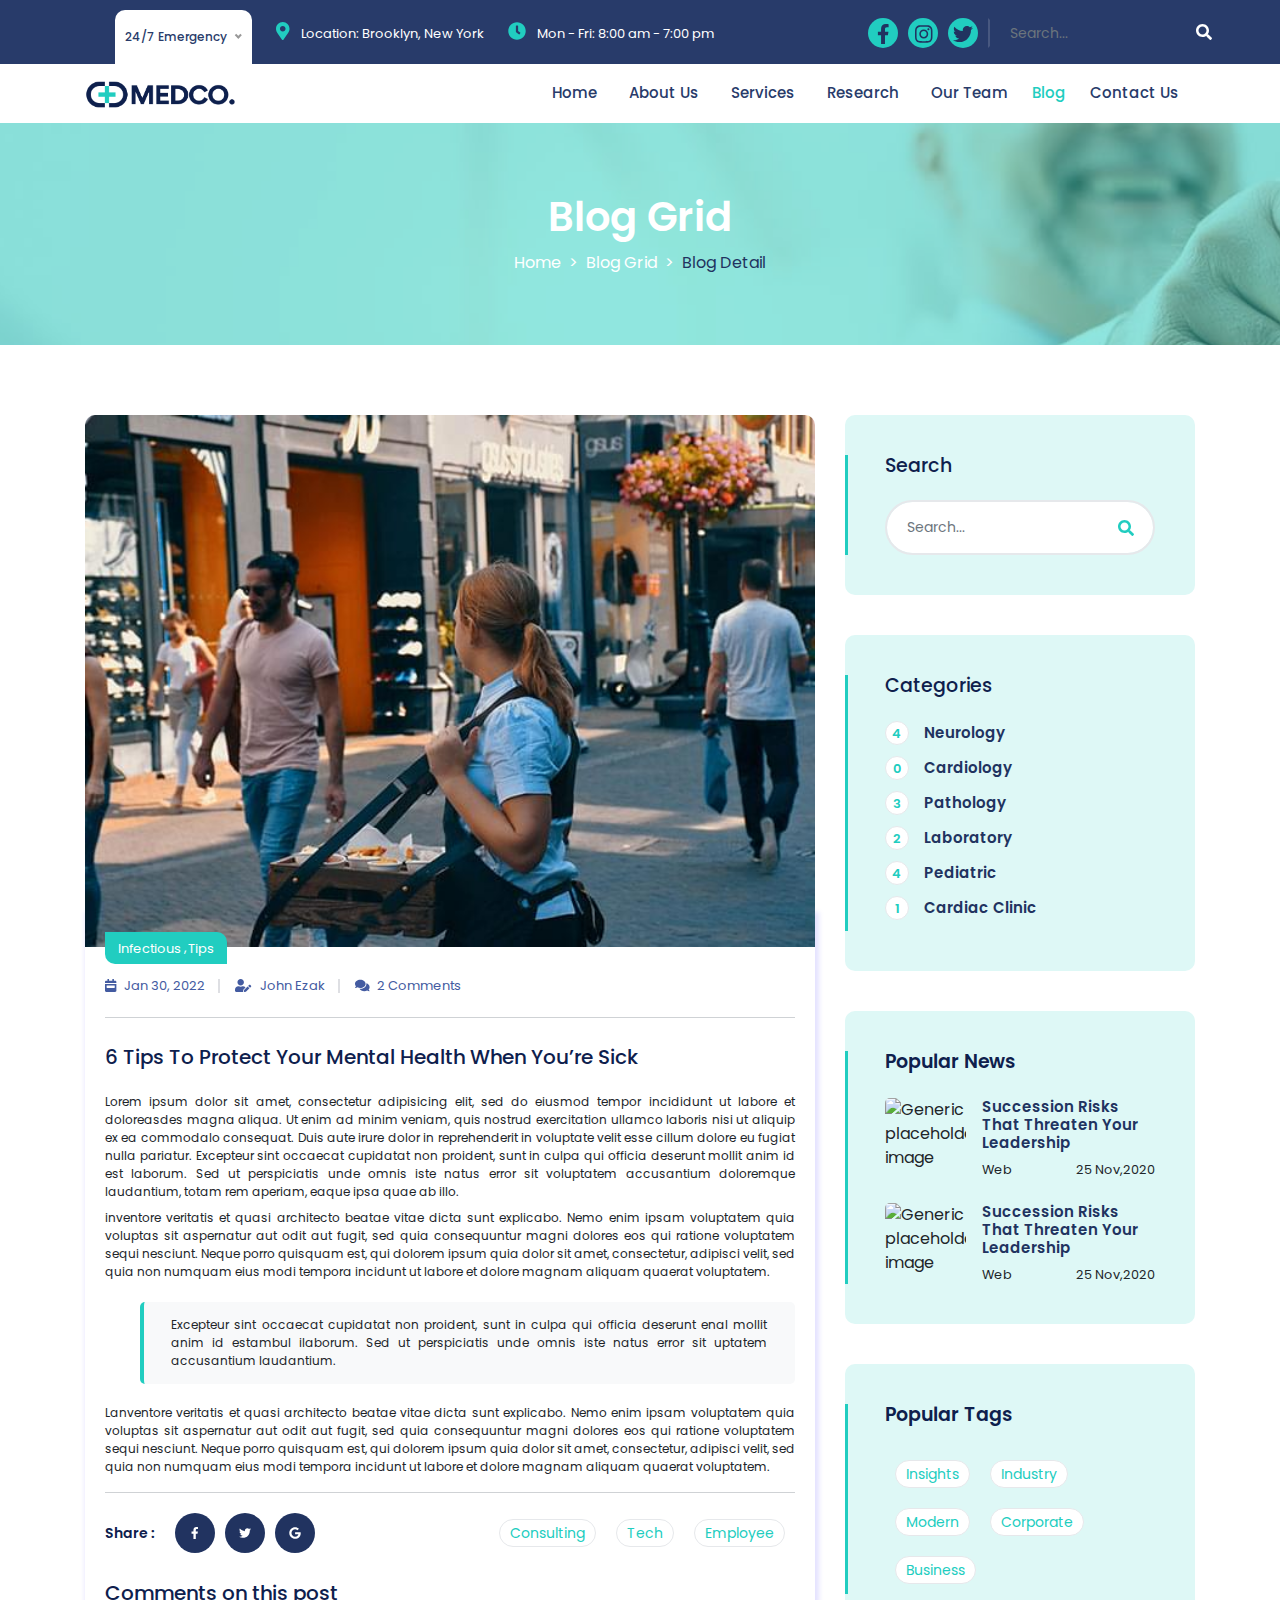
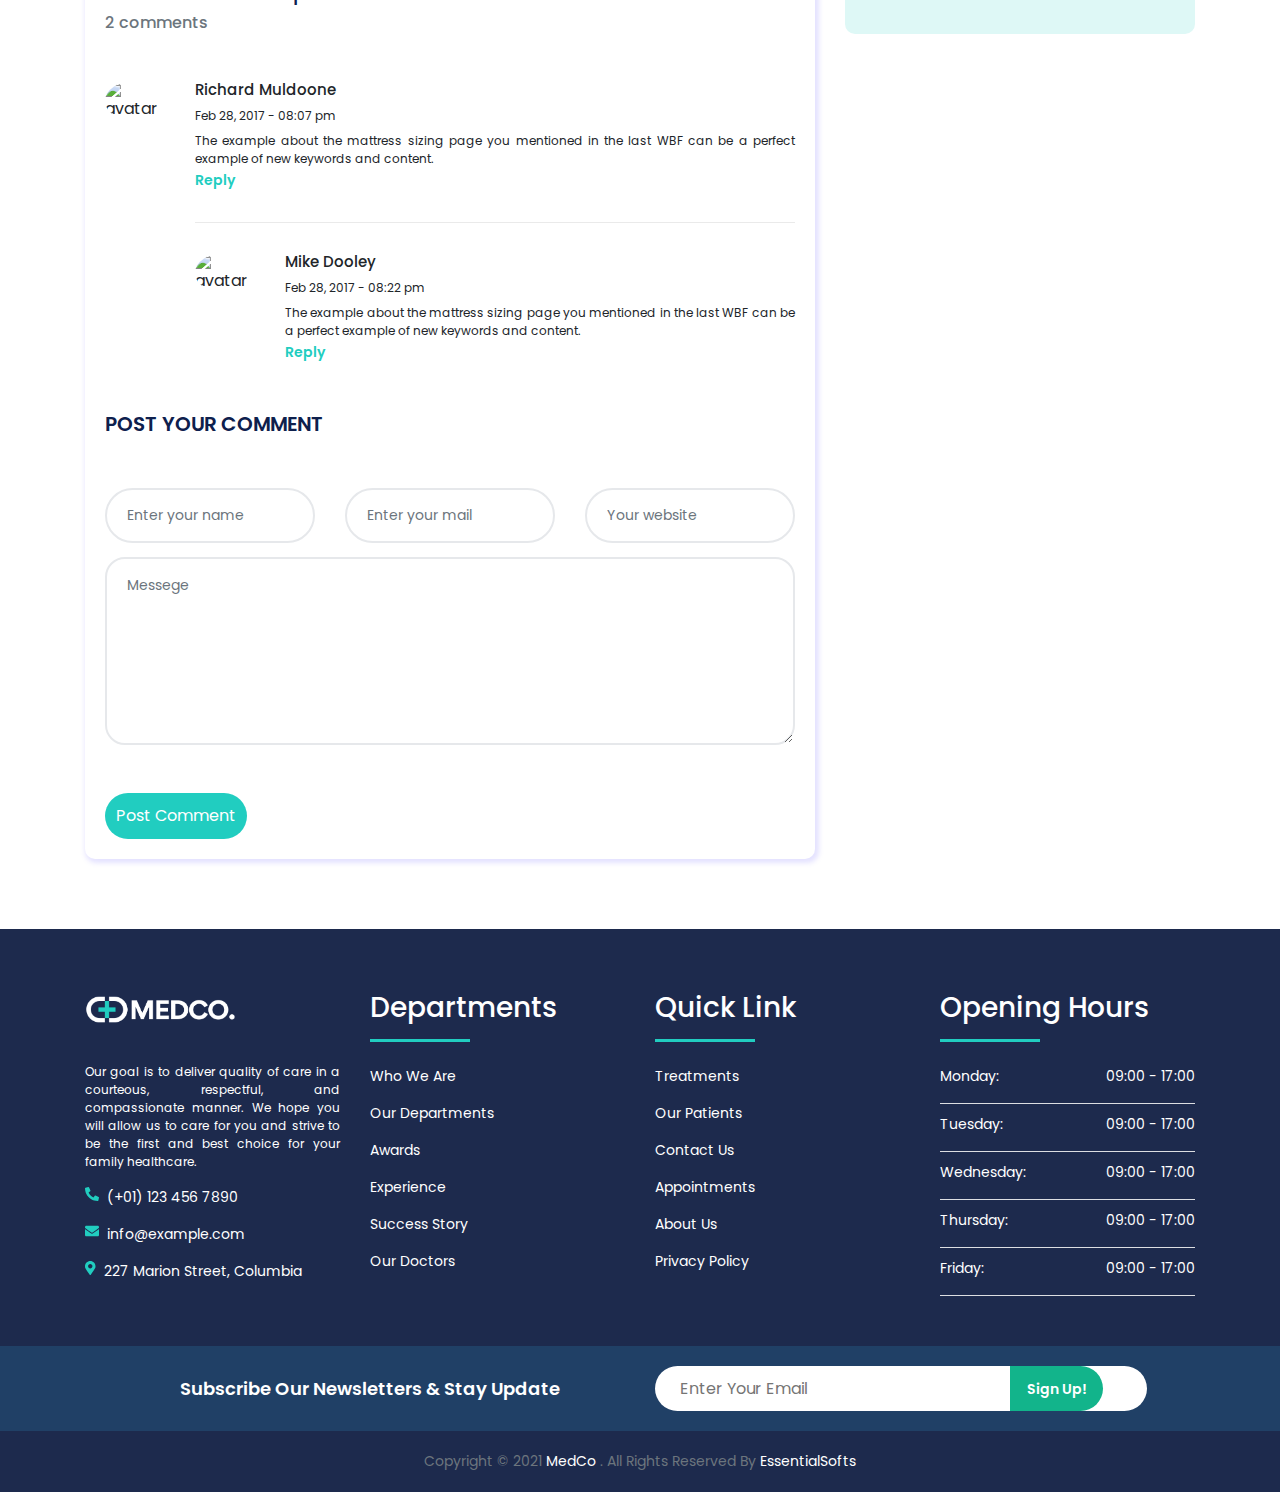
==== commit 1f267073: "fixes" ====
--- a/blog-detail.html
+++ b/blog-detail.html
@@ -24,6 +24,10 @@
     <link rel="stylesheet" type="text/css" href="assets/css/venobox.min.css">
     <link rel="stylesheet" type="text/css" href="assets/css/style.css">
     <link rel="stylesheet" type="text/css" href="assets/css/responsive.css">
+    <link rel="preconnect" href="https://fonts.googleapis.com">
+    <link rel="preconnect" href="https://fonts.gstatic.com" crossorigin>
+    <link href="https://fonts.googleapis.com/css2?family=Poppins:wght@100;200;300;400;500;600;700;800;900&display=swap"
+        rel="stylesheet">
 </head>
 
 <body data-spy="scroll" data-target="#mynavbar" data-offset="180">
@@ -113,7 +117,7 @@
         <div class="bottom-header">
             <nav class="navbar navbar-expand-lg navbar-light" id="mynavbar">
                 <div class="container">
-                    <a class="navbar-brand" href="index.html"><img src="assets/images/medco-dark.png" class="img-fluid"
+                    <a class="navbar-brand" href="index.html"><img src="assets/images/medco-dark.png" loading="lazy"  class="img-fluid"
                             alt=""></a>
                     <button class="navbar-toggler" data-toggle="collapse" data-target="#navbarNav"><span><i
                                 class="fa fa-bars"></i></span></button>
@@ -137,13 +141,13 @@
                             <li class="nav-item">
                                 <a class="nav-link active" href="index.html#blog">Blog </a>
                                 <ul class="sub-menu">
-                                  <li><a href="blog-grid.html">Blog Grid</a></li>
-                                  <li><a href="blog-detail.html">Blog Details</a></li>
+                                    <li><a href="blog-grid.html">Blog Grid</a></li>
+                                    <li><a href="blog-detail.html">Blog Details</a></li>
                                 </ul>
-                              </li>
+                            </li>
                             <li class="nav-item">
                                 <a class="nav-link px-3" href="contact.html">Contact Us</a>
-                              </li>
+                            </li>
                         </ul>
                     </div>
                 </div>
@@ -181,7 +185,7 @@
             <div class="row">
                 <div class="col-lg-8 col-md-8 col-sm-12">
                     <div class="read_more_img">
-                        <img src="assets/images/blog-3.jpg" alt="">
+                        <img src="assets/images/blog-3.jpg"  loading="lazy" alt="">
                     </div>
                     <div class="read_more_area">
                         <div class="post__meta-cat">
@@ -278,7 +282,7 @@
                                     <ul class="nested__comment list-unstyled">
                                         <li class="comment__item">
                                             <div class="comment__avatar">
-                                                <img src="assets/images/blog-detail-2.jpg" alt="avatar">
+                                                <img src="assets/images/blog-detail-2.jpg" loading="lazy"  alt="avatar">
                                             </div>
                                             <div class="comment__content">
                                                 <h5 class="comment__author">Mike Dooley</h5>
@@ -351,7 +355,7 @@
                         <h4 class="widget__title">Popular News</h4>
                         <div class="popular_posts_details">
                             <div class="media mt-4">
-                                <img class="mr-3" src="assets/images/recent-post-1.jpg" alt="Generic placeholder image">
+                                <img class="mr-3" src="assets/images/recent-post-1.jpg"  loading="lazy" alt="Generic placeholder image">
                                 <div class="media-body">
                                     <h4 class="widget-post__title"><a href="#"
                                             class="text-decoration-none text-justify">Succession Risks That Threaten
@@ -366,7 +370,7 @@
                             </div>
 
                             <div class="media mt-4">
-                                <img class="mr-3" src="assets/images/recent-post-2.jpg" alt="Generic placeholder image">
+                                <img class="mr-3" src="assets/images/recent-post-2.jpg" loading="lazy"  alt="Generic placeholder image">
                                 <div class="media-body">
                                     <h4 class="widget-post__title"><a href="#"
                                             class="text-decoration-none text-justify">Succession Risks That Threaten
@@ -405,7 +409,7 @@
                 <div class="row">
                     <div class="col-sm-12 col-md-6 col-lg-3">
                         <div class="footer-widget-about">
-                            <img src="assets/images/medco-light.png" alt="logo" class="mb-4 w-80">
+                            <img src="assets/images/medco-light.png" loading="lazy"  alt="logo" class="mb-4 w-80">
                             <p class="my-3 text-justify">Our goal is to deliver quality of care in a courteous,
                                 respectful, and
                                 compassionate manner. We hope you will allow us to care for you and strive to be the
--- a/assets/css/style.css
+++ b/assets/css/style.css
@@ -33,7 +33,6 @@
 
  --------------------------*/
 
-
 /*===============================
 ======== 1.Default CSS ==========
 =================================*/
@@ -332,10 +331,6 @@
 .nav-link.active{
     color: #21cdc0!important;
 }
-/* .dropdown-toggle::after {
-    content: "";
-    border: none;
-} */
 .header-main ul li{
     position: relative;
 }
@@ -378,7 +373,6 @@
     padding-left: 16px;
 }
 
-
 /*===============================
 == 5.Main Bannner Carousel CSS ==
 =================================*/
@@ -423,23 +417,12 @@
 .btn {
     position: relative;
   }
-/* .hover-slide-right.btn span {         
-    position: relative;
-    font-weight: bold;
-    letter-spacing: 2px;
-    top: 0; left: 0;
-    width: 100%;
-    padding: 15px 20px;
-    transition: 0.3s;
-  } */
-
 .main-banner-img1 .main-banner-txt .main-textbox .btn__link.btn__secondary {
     transition: all 0.4s linear;
     font-size: 15px;
     color: #ffffff;
     border-radius: 50px;
     font-weight: 600;
-    /* height: 70px; */
     line-height: 40px;
     background-color: #213360;
     border: 0;
@@ -498,19 +481,16 @@
     font-size: 12px;
     padding: 10px;
     transition: all 0.4s linear;
-
 }
 .btn_primary_2:hover {
     color: #213360;
     background-color: white;
 }
-
 .contact-info {
     position: relative;
     z-index: 3;
     margin-top: -100px;
     color: white;
-    padding-bottom: 0;
 }
 .contact-box{
     align-items: center;
@@ -533,15 +513,6 @@
     padding: 45px; 
     border-radius: 10px 0 0 10px;
 }
-/* .contact-info .contact-box-1 .phone_number-2 .icon-phone {
-    width: 40px;
-    height: 40px;
-    line-height: 40px;
-    border-radius: 50%;
-    text-align: center;
-    margin-right: 10px;
-    background-color: #1ebaae;
-} */
 .contact-info .contact-box-2 {
     background-color: #3851a2;
     height: 100%;
@@ -624,7 +595,7 @@
 =================================*/
 
 .service-section{
-    background-color: #21cdc0;
+    background-color: #fff;
 }
 .service-text{
     color: rgba(255,255,255,.75)!important;
@@ -648,7 +619,7 @@
     font-size: 15px;
     font-weight: 700;
     padding: 18px;
-    transition: all 0.4s linear;
+    transition: all 0.5s linear;
     position: relative;
     border: none;
     z-index: 10;
@@ -661,96 +632,56 @@
     color: #213360;
     background-color: white;
 }
+.service-btn-blue{
+    color: #0e204d;
+    border: 1px #0e204d solid !important;
+    font-size: 15px;
+    font-weight: 700;
+    padding: 18px;
+    transition: all 0.4s linear;
+    position: relative;
+    border: none;
+    z-index: 10;
+    background-color: transparent;
+    border-radius: 50px;
+}
+.service-btn-blue:hover {
+    color: white;
+    background-color: #21cdc0;
+    border: white !important;
+}
+.text-blue{
+    color: #213360;
+}
 .services-icon-box {
-    box-shadow: 0 0 4px 0 #ccc;
-    border: 1px solid #ffffff;
-    border-right: 0;
     padding: 40px 35px 30px 30px;
     position: relative;
     overflow: hidden;
-    transition: all 1s ease;
-}
-.style1{
-    border-radius: 10px 0 0 10px;
-}
-.style4{
-    border-radius: 0px 10px 10px 0px;
-    border-right: 1px solid white;
-}
-
-@media only screen and (max-width:992px){
-    .style1{
-        border-radius: 10px 0 0 0px;
-        border-bottom: 0;
-       }
-       .style2{
-        border-radius: 0px 10px 0 0px;
-        border-right: 1px solid white;
-        border-bottom: 0;
-       }
-       .style3{
-        border-radius: 0px 0 0 10px;
-       }
-       .style4{
-        border-radius: 0px 0 10px 0px;
-       }
- }
-@media only screen and (max-width:767px){
-   .style1{
-    border-radius: 10px 0 0 0px;
-   }
-   .style2{
-    border-radius: 0px 10px 0 0px;
-   }
-   .style3{
-    border-radius: 0px 0 0 10px;
-   }
-   .style4{
-    border-radius: 0px 0 10px 0px;
-   }
-}
-@media only screen and (max-width:576px){
-    .style1{
-     border-radius: 10px 10px 0 0px;
-     border-right: 1px solid white;
-    }
-    .style2{
-     border-radius: 0px 0px 0 0px;
-    }
-    .style3{
-     border-radius: 0px 0 0 0px;
-     border-right: 1px solid white;
-     border-bottom: 0;
-    }
-    .style4{
-     border-radius: 0px 0 10px 10px;
-    }
- }
+    transition: all 0.5s ease;
+}
 .services-icon-box:hover{
-    background-color: white;
-    /* border: 1px solid #213360; */
-}
-.services-icon-box:hover .services-content .text-white h5 {
-    color: #213360!important;
-}
-.services-icon-box:hover .services-content .service-text p {
-    color: #213360!important;
-}
-.services-icon-box:hover .service-icon{
-    color: #21cdc0 !important;
+    box-shadow: 0 0 14px 0 #e5e5e55e;
+    border-radius: 10px;
+}
+.services-icon-box:hover .service-icon-main{
+    font-size: 65px;
 }
 .services-icon-box a{
-    transition: all 1s ease;
+    transition: all 0.5s ease;
 }
 .services-icon-box:hover a{
-    color: #213360!important;
     letter-spacing: 1px;
 }
+
 .service-icon{
     font-size: 60px;
-    color: #213360;
+    color: #21cdc0 ;
+}
+.service-icon-main{
+    transition: all 0.5s ease;
 }
 .service-a{
+    color: #213360 !important;
     font-size: 12px;
     font-weight: 600;
 }
@@ -930,7 +861,6 @@
   .item .member__info .member__name a {
     color: #0e204d;
   }
-  
   .item .member__info .member__job {
     color: #21cdc0;
     margin-bottom: 10px;
@@ -1025,7 +955,6 @@
   .team-section-box:hover .member__info .member__job {
     color: #0e204d;
     font-weight: 600;
-
   }
 .team-section-box{
     overflow: hidden;
@@ -1062,7 +991,8 @@
     top: 0;
     left: 0;
     color: white;
-    background-color: rgb(29 42 77 / 70%);
+    /* background-color: rgb(29 42 77 / 70%); */
+    background-color: #21cdc080;
     opacity: 1;
     width: 100%;
     height: 100%;
@@ -1074,6 +1004,10 @@
 #stat  h4{
     font-size: 18px!important;
     margin-bottom: 5px;
+    color: #1d2a4d;
+}
+.stat-icon-style{
+    color: #1d2a4d;
 }
 
 /*===============================
@@ -1358,7 +1292,6 @@
     z-index: 2;
     border-color: #ffffff;
 }
-
 .heading-light .heading__title, .heading-light .heading__desc {
     color: #ffffff;
 }
@@ -1420,7 +1353,6 @@
 .video__btn:hover .video__player {
     box-shadow: 0 0 0 10px rgb(0 0 0 / 15%);
 }
-
 .video__btn .video__btn-title {
     font-size: 15px;
     font-weight: 600;
@@ -1434,7 +1366,6 @@
     padding-top: 45px;
     border-top: 2px solid rgba(231, 235, 239, 0.3);
   }
-
   .contact-layout3 .text__block .text__block-desc {
     font-size: 17px;
     font-weight: 600;
@@ -1449,7 +1380,6 @@
     padding: 90px 0px 85px 0px;
     position: relative;
   }
-  
   .partner-section img {
     height: auto;
     display: block;
@@ -1503,16 +1433,13 @@
     background-color: #204066;
     padding: 20px 15px;
     margin-top: 40px;
-
 }
 .newsteller-text{
     font-size: 18px;
 }
-
 .newsteller-inputbox {
     display: flex;
 }
-
 .newsteller-inputbox input[type="email"] {
     padding: 12px 24px; 
     border: none;
@@ -1585,7 +1512,7 @@
     height: 30px;
     width: 30px;
     bottom: 10px;
-    right: 15px;
+    right: 14px;
   }
   #back-topi {
     font-size: 15px;
@@ -1600,26 +1527,6 @@
     opacity: 1;
 transform: translateY(-10px); 
  }
-
-/* .btn.hover-slide-right::before {
-    top: 0; bottom: 0; left: 0; 
-    height: 100%; width: 0%;
-    border-radius: 50px;
-    position: absolute;
-    content: "";
-  }
-  .btn.hover-slide-right:hover::before {
-    width: 100%;
-    border-radius: 50px;
-    position: absolute;
-    content: "";
-  } */
-
-
-
-
-
-
 
 /*===============================
 ====== Contact Page CSS ======
@@ -1717,9 +1624,6 @@
     position: absolute;
     content: "";
   }
-/* .contact-panel .btn__link.btn__secondary:hover {
-    background-color: #21cdc0;
-} */
   .form-control {
     font-size: 14px;
     height: 60px;
@@ -1739,7 +1643,6 @@
     border-radius: none;
     justify-content: center;
     align-items: center;
-
 }
 .breadcrumb-item + .breadcrumb-item::before {
     float: left;
@@ -1748,7 +1651,7 @@
     content: ">";
 }
 .breadcrumb-item.active {
-    color: #21cdc0;
+    color: #213360;
 }
 .breadcrumb-item-a{
     color: #ffffff;
@@ -1812,7 +1715,6 @@
   .read_more_area .post__meta-cat a:last-child:after {
     display: none;
   }
-  
 .read_more_area .post__meta-cat:hover {
     background-color: #283b6a !important;
 }
@@ -1834,13 +1736,11 @@
    border-bottom-right-radius: 10px;
    margin-top: -35px;
   }
-
   @media (max-width: 767px) {
     .read_more_area {
       margin-bottom: 50px;
     }
   }
-
   .read_more_area .post__meta > * {
     position: relative;
     font-size: 13px;
@@ -1865,14 +1765,10 @@
   .read_more_area .post__meta > *:last-child:after {
     display: none;
   }
-
   .read_more_datecomment{
     font-size: 95%;
   }
-  
   .read_more_text h3 {
-    /* color: var(--red-color); */
-    /* font-weight: bold; */
     border-top: 1px solid;
     color: #0e204d;
     padding-top: 4%;
@@ -1964,9 +1860,6 @@
 }
 .comments-list .comment__item {
     position: relative;
-    /* padding-bottom: 20px;
-    border-bottom: 2px solid #eaeaea;
-    margin-bottom: 30px; */
 } 
 .comments-list .comment__item .comment__avatar {
     position: absolute;
@@ -1993,10 +1886,6 @@
     display: block;
     margin-bottom: 10px;
 }
-/* .comments-list .comment__item .comment__content .comment__desc {
-    font-size: 15px;
-    margin-bottom: 6px;
-} */
 .comments-list .comment__item .comment__content .comment__reply {
     text-transform: capitalize;
     font-size: 14px;
--- a/assets/css/responsive.css
+++ b/assets/css/responsive.css
@@ -1,194 +1,10 @@
-/* ==========================
-====== Laptop Display =======
-=============================*/
-/* @media only screen and (min-width: 768px) and (max-width: 1440px) {
-h4{
-    font-size: 20px;
-}
-h2{
-    font-size: 30px;
-}
-p{
-    font-size: 16px;
-}
-} */
-/* ==========================
-====== Tablet Display =======
-=============================*/
-/* @media only screen and (min-width: 424px) and (max-width: 767px) {
-.main-banner-text{
-    height: 50%;
-    width: 90%;
-    left: 5%;
-}
-.main-banner-text h3{
-    font-size: 12px;
-}
-.main-banner-text h1{
-    font-size: 18px;
-}
-.main-banner-text p{
-    font-size: 10px;
-}
-.main-banner-text .btn{
-    font-size: 10px;
-    margin-top: 0;
-    padding: 5px;
-}
-h4{
-    font-size: 16px;
-}
-h2{
-    font-size: 24px;
-}
-p{
-    font-size: 12px;
-}
-.filter-button{
-    font-size: 12px;
-    margin-top: -25PX;
-}
-} */
-/* ==========================
-====== Mobile Display =======
-=============================*/
-
-/* }
-@media only screen and (max-width: 1114px) {
-    .top-header-contact-info{
-        font-size: 13px;
-    }
-    .top-header-icons-style{
-        font-size: 15px;
-    }
-    .nice-select{
-        font-size: 12px;
-        line-height: 27px;
-        padding-right: 30px;
-        font-weight: 600;
-    }
-    .top-header-social-links a {
-        font-size: 14px;
-    }
-    }
-    @media only screen and (max-width: 1070px) {
-        .top-header-contact-info{
-            font-size: 13px;
-        }
-        .top-header-icons-style{
-            font-size: 14px;
-        }
-        .nice-select{
-            font-size: 12px;
-            line-height: 27px;
-            padding-right: 30px;
-            padding-left: 5px;
-            font-weight: 600;
-        }
-        .top-header-social-links a {
-            font-size: 14px;
-        }
-        .top-header-searchbar{
-            margin-top: 13px;
-        }
-        }
-        @media only screen and (max-width: 1055px) {
-            .top-header-contact-info{
-                font-size: 12px;
-            }
-            .top-header-icons-style{
-                font-size: 13px;
-            }
-            .nice-select{
-                font-size: 12px;
-                line-height: 20px;
-                padding-right: 25px;
-                padding-left: 0px;
-                font-weight: 600;
-            }
-            .top-header-social-links{
-                margin-top: 13px;
-            }
-            .top-header-social-links a {
-                font-size: 13px;
-            }
-            }
-            @media only screen and (max-width: 1055px) {
-                .top-header-contact-info{
-                    font-size: 12px;
-                }
-                .top-header-icons-style{
-                    font-size: 13px;
-                }
-                .nice-select{
-                    font-size: 12px;
-                    line-height: 18px;
-                    padding-right: 25px;
-                    padding-left: 0px;
-                    font-weight: 600;
-                }
-                .top-header-social-links{
-                    margin-top: 13px;
-                }
-                .top-header-social-links a {
-                    font-size: 13px;
-                    width: 20px;
-                    height: 20px;
-                    line-height: 20px;
-                    margin-top: 5px;
-                }
-                } */
+
                 @media only screen and (max-width: 1271px) {
-                    /* .top-header-contact-info{
-                        font-size: 12px;
-                    }
-                    .top-header-icons-style{
-                        font-size: 16px;
-                    }
-                    .nice-select{
-                        font-size: 12px;
-                        line-height: 27px;
-                        padding-right: 20px;
-                        font-weight: 600;
-                    }
-                    .top-header-social-links{
-                        margin-top: 13px;
-                    }
-                    .top-header-social-links a {
-                        font-size: 15px;
-                    } */
                     .newsteller-text {
                         font-size: 17px;
                     }
                 }
                 @media only screen and (max-width: 992px) {
-                    /* .top-header-contact-info{
-                        font-size: 11px;
-                        margin-bottom: 7px;
-                    }
-                    .top-header-icons-style{
-                        font-size: 12px;
-                    }
-                    .nice-select{
-                        font-size: 11px;
-                        line-height: 18px;
-                        padding-right: 19px;
-                        padding-left: 0px;
-                        font-weight: 600;
-                    }
-                    .top-header-social-links{
-                        margin-top: 13px;
-                    }
-                    .top-header-social-links a {
-                        font-size: 12px;
-                        width: 20px;
-                        height: 20px;
-                        line-height: 20px;
-                        margin-top: 5px;
-                    }
-                    .top-header-searchbar{
-                        margin-top: 13px;
-                    } */
                     .newsteller {
                         
                         padding: 10px 15px;
@@ -231,29 +47,6 @@
                     }
                     /* Tablet */
                     @media only screen and (max-width: 767px) {
-                        /* .top-header-contact-info{
-                            margin-bottom: 15px;
-                        }
-                        .top-header-icons-style{
-                            font-size: 12px;
-                        }
-                        .nice-select{
-                            display: none;
-                        }
-                        .top-header-social-links{
-                            margin-top: 13px;
-                        }
-                        .top-header-social-links a {
-                            font-size: 12px;
-                            width: 20px;
-                            height: 20px;
-                            line-height: 20px;
-                            margin-top: 5px;
-                        }
-                        .top-header-searchbar{
-                            display: none!important;
-                        } */
-
                         
 
                         .newsteller {
@@ -299,16 +92,7 @@
                         
                         }
                         @media only screen and (max-width: 530px) {
-                            /* .top-header-contact-info{
-                                flex-direction: column;
-                                align-items: center;
-                            }
-                            .top-header-icons-style{
-                                font-size: 12px;
-                            }
-                            .top-header-social-links {
-                                display: none!important;
-                            } */
+                    
                             .newsteller-inputbox input[type="email"]{
                                 padding-right: 200px;
                             }
@@ -322,9 +106,7 @@
                             
                             }
                             @media only screen and (max-width: 430px) {
-                                /* .top-header-contact-info{
-                                    font-size: 12pxx; 
-                                } */
+                              
                                 .newsteller-inputbox input[type="email"]{
                                     padding-right: 120px;
                                 }
@@ -337,36 +119,6 @@
                                 }
                                 }
 
-/* @media only screen and (max-width: 1225px) {
-    .top-header-contact-info{
-        font-size: 13px;
-    }
-    .top-header-icons-style{
-        font-size: 15px;
-    }
-    .nice-select{
-        font-size: 12px;
-    }
-    .top-header-social-links a {
-        font-size: 14px;
-    }
-    }
-    @media only screen and (max-width: 1270px) {
-        .top-header-contact-info{
-            font-size: 14px;
-        }
-        .top-header-icons-style{
-            font-size: 16px;
-        }
-        .nice-select{
-            font-size: 12px;
-        }
-        .top-header-social-links a {
-            font-size: 15px;
-        }
-        }
-        */
-
         @media only screen and (max-width: 1300px){
   .time-p{
     display: none;
@@ -395,19 +147,6 @@
 }
 
 
-
-/* @media only screen and (max-width:2560px){
-    .main-banner-txt{
-        right: 100px;
-        margin-bottom: 200px;
-    }
-    .main-banner-txt h2{
-        font-size: 75px;
-    }
-    .main-banner-txt p{
-        font-size: 25px;
-    }
-} */
 @media only screen and (max-width: 2865px) and (min-width: 1544px) {
     .main-textbox {
         margin-bottom: 100px;
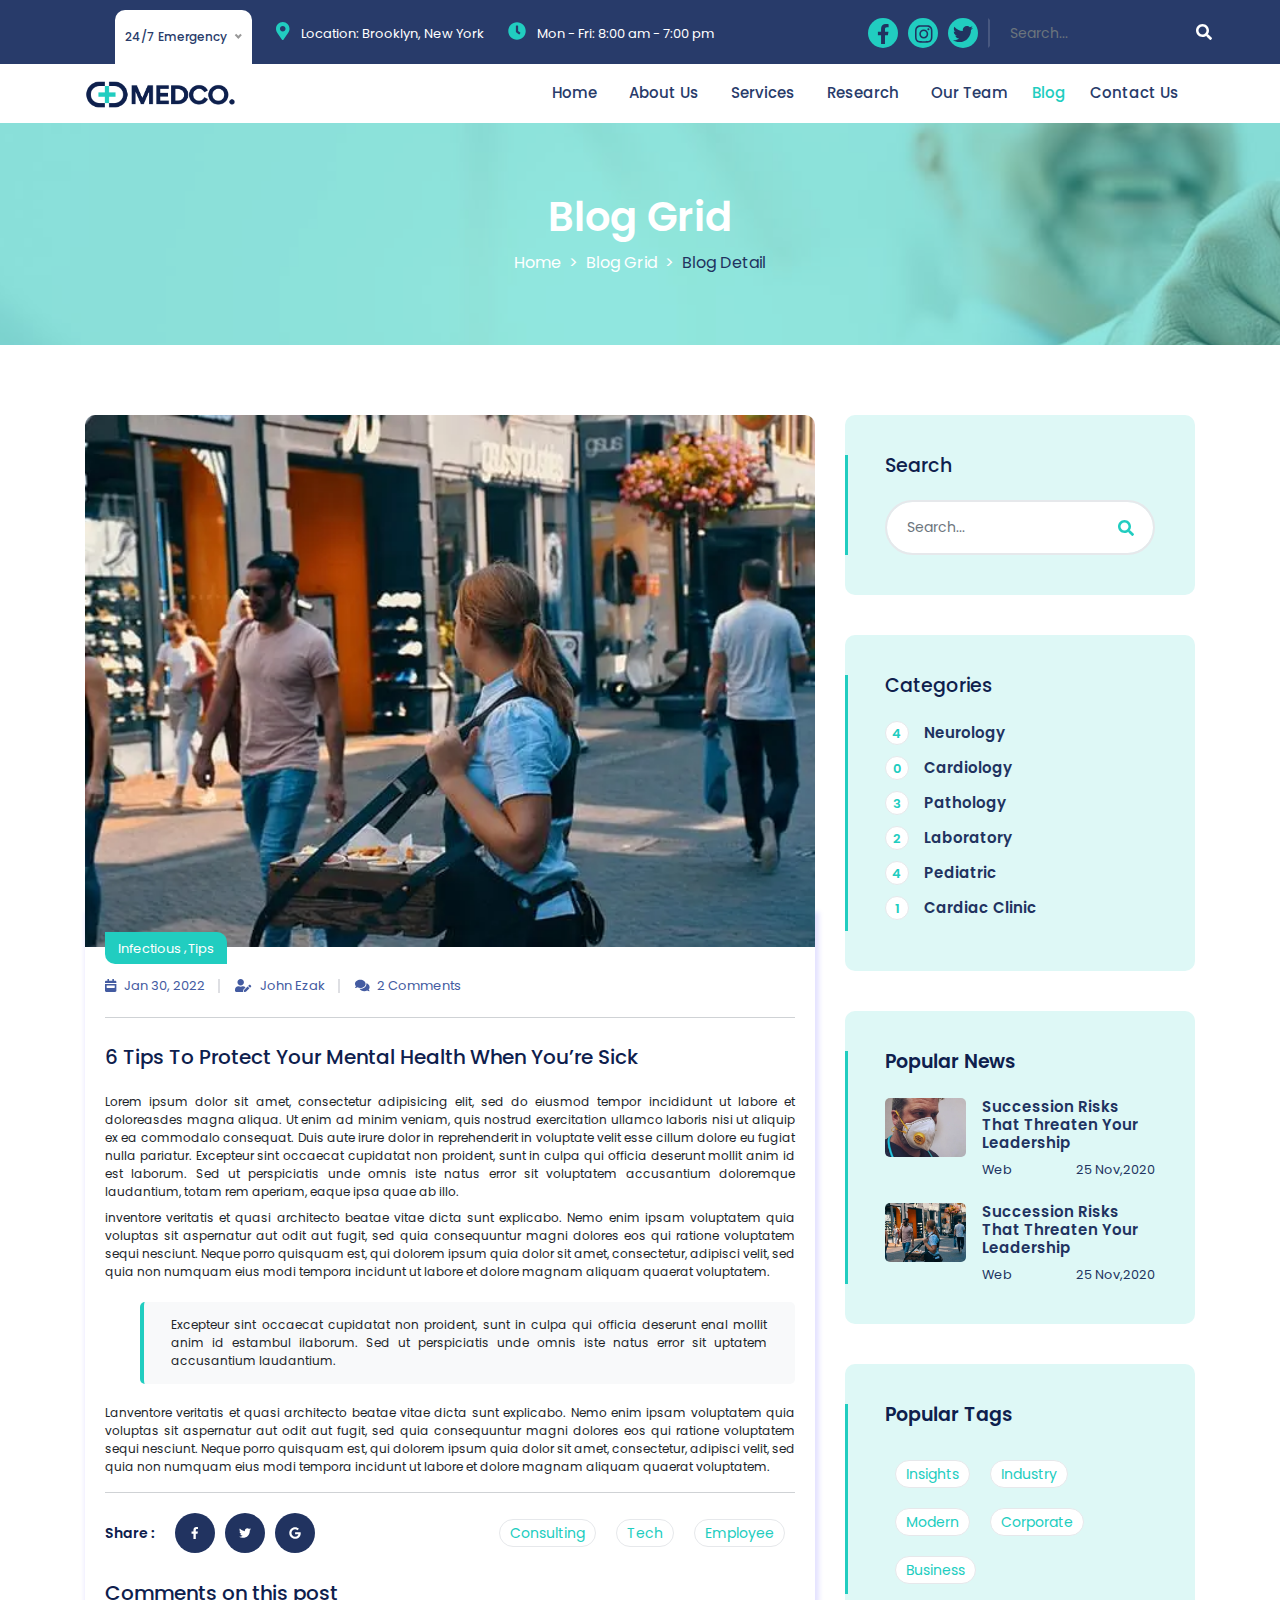
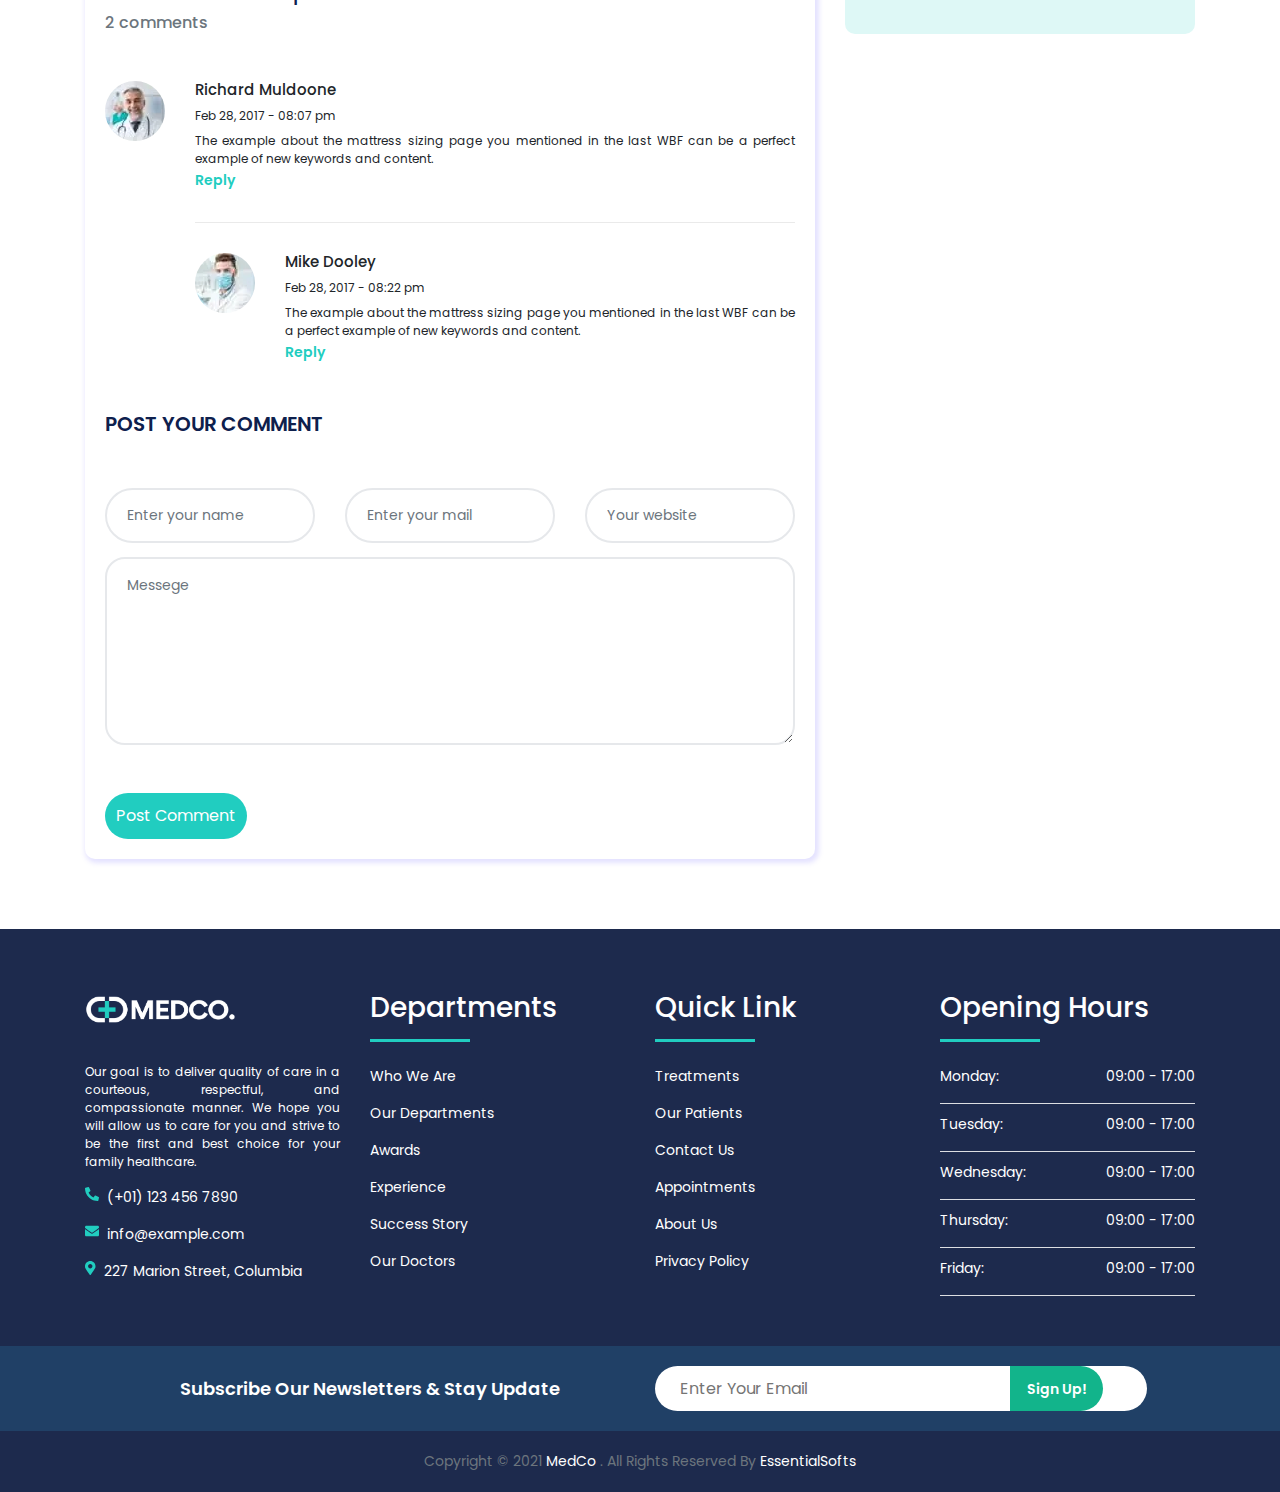
==== commit d35499c5: "fixes" ====
--- a/blog-detail.html
+++ b/blog-detail.html
@@ -185,7 +185,7 @@
             <div class="row">
                 <div class="col-lg-8 col-md-8 col-sm-12">
                     <div class="read_more_img">
-                        <img src="assets/images/blog-3.jpg"  loading="lazy" alt="">
+                        <img src="assets/images/blog-3.webp"  loading="lazy" alt="">
                     </div>
                     <div class="read_more_area">
                         <div class="post__meta-cat">
@@ -268,7 +268,7 @@
                             <ul class="comments-list list-unstyled">
                                 <li class="comment__item">
                                     <div class="comment__avatar">
-                                        <img src="assets/images/blog-detail-1.jpg" alt="avatar">
+                                        <img src="assets/images/blog-detail-1.webp" alt="avatar">
                                     </div>
                                     <div class="comment__content">
                                         <h5 class="comment__author">Richard Muldoone</h5>
@@ -282,7 +282,7 @@
                                     <ul class="nested__comment list-unstyled">
                                         <li class="comment__item">
                                             <div class="comment__avatar">
-                                                <img src="assets/images/blog-detail-2.jpg" loading="lazy"  alt="avatar">
+                                                <img src="assets/images/blog-detail-2.webp" loading="lazy"  alt="avatar">
                                             </div>
                                             <div class="comment__content">
                                                 <h5 class="comment__author">Mike Dooley</h5>
@@ -355,7 +355,7 @@
                         <h4 class="widget__title">Popular News</h4>
                         <div class="popular_posts_details">
                             <div class="media mt-4">
-                                <img class="mr-3" src="assets/images/recent-post-1.jpg"  loading="lazy" alt="Generic placeholder image">
+                                <img class="mr-3" src="assets/images/recent-post-1.webp"  loading="lazy" alt="Generic placeholder image">
                                 <div class="media-body">
                                     <h4 class="widget-post__title"><a href="#"
                                             class="text-decoration-none text-justify">Succession Risks That Threaten
@@ -370,7 +370,7 @@
                             </div>
 
                             <div class="media mt-4">
-                                <img class="mr-3" src="assets/images/recent-post-2.jpg" loading="lazy"  alt="Generic placeholder image">
+                                <img class="mr-3" src="assets/images/recent-post-2.webp" loading="lazy"  alt="Generic placeholder image">
                                 <div class="media-body">
                                     <h4 class="widget-post__title"><a href="#"
                                             class="text-decoration-none text-justify">Succession Risks That Threaten
--- a/assets/css/style.css
+++ b/assets/css/style.css
@@ -1,4 +1,3 @@
-@import url('https://fonts.googleapis.com/css2?family=Poppins:wght@100;200;300;400;500;600;700;800;900&display=swap');
 /* ------------------------
 
 All rights are reserved.
@@ -125,7 +124,11 @@
 h4{
     font-weight: 600 !important;
 }
-
+img {
+    width: 100%; /* or max-width: 100%; */
+    height: auto;
+  }
+  
 /*===============================
 ========= 2.Preloader CSS =======
 =================================*/
@@ -1021,7 +1024,6 @@
     border-radius: 10px;
     padding: 50px 20px;
     margin-bottom: 30px;
-    /* background-color: #fff; */
     transition: all 0.4s linear;
     color: white;
 }
@@ -1043,7 +1045,6 @@
     border-radius: 50px;
     padding: 8px;
     border: 1px solid white;
-    /* background-color: #21cdc0 !important; */
   }
   .service-item .btn__link.btn__secondary .team-arrow  {
     font-size: 12px;
@@ -1523,7 +1524,6 @@
     opacity: 1;
   }
   #back-top:hover {
-    /* background-color:  #204066; */
     opacity: 1;
 transform: translateY(-10px); 
  }
@@ -1657,7 +1657,7 @@
     color: #ffffff;
 }
 .breadcrumb-item-a:hover{
-    color: #21cdc0;
+    color: #213360;
 }
 .pagination li {
     margin-right: 10px;
@@ -1765,9 +1765,6 @@
   .read_more_area .post__meta > *:last-child:after {
     display: none;
   }
-  .read_more_datecomment{
-    font-size: 95%;
-  }
   .read_more_text h3 {
     border-top: 1px solid;
     color: #0e204d;
@@ -1780,19 +1777,6 @@
     border-color: #cfd2d5;
 
 }
-.read_more_comment{
-   float: right;
-  }
-  .read_more_comment a{
-   text-decoration: none ;
-   color: #6c757d;
-  }
-  .read_more_comment a:hover{
-   color: var(--red-color);
-  }
-  .calender-comment{
-    color: #6c757d;
-  }
 .blockquote{
    margin-top: 3%;
    margin-bottom: 3%;
@@ -2008,109 +1992,15 @@
   .blockquote p{
    margin-bottom: 0%;
   }
-  .icons_list:hover{
-    color: #bd2433;
-  }
-  .social_tags{
-   font-weight: bold;
-   font-size: 80%!important;
-   width: 100%;
-  }
-  .social_tags ul{
-   list-style-type: none;
-  }
-  .social_tags li{
-   display: inline-block;
-   margin: 1%;
-  }
-  .social_tags li a{
-   text-decoration: none;
-   padding: 2%;
-   color:var(--red-color);
-  }
-  .social_icons{
-   font-size: 90%!important;
-   width: 100%;
-  }
-  .social_icons li{
-   display: inline;
-   padding: 1%;
-   margin: 0%;
-  }
-  .social_icons_list a{
-   color: var(--red-color);
-  }
-  .social_icons_list a:hover{
-    color: var(--red-color);
-  }
-  .social_icons ul{
-   list-style-type: none;
-   text-align: right;
-   margin-bottom: 0%;
-   margin-right: 4%;
-  }
-  .comment_section img{
-    border-radius: 5px;
-    width: auto;
-  }
-  .comment_section h3{
-   color: var(--red-color);
-  }
   .total_comments a{
    text-decoration: none;
    color: #6c757d;
   }
-  #reply_comment{
-   margin-left: 5%;
-   background-color: #f5f3f5;
-   padding: 3%;
-   margin-top: 2%;
-   margin-bottom: 6%;
-   border-radius: 5px;
-  }
-  .media-body h5 a{
-   color: var(--black-color);
-   text-decoration: none;
-  }
-  .reply_button a{
-   color: var(--red-color);
-   font-size: 80%;
-  }
   .comment_form .form-control{
    margin-top: 2%;
   }
   .comment_form .high{
    height: 55px;
-  }
-  .search_box .search{
-   padding: 5% 5%;
-   border-radius: 5px;
-   border: none;
-   height: 40px;
-   width: 100%;
-   background-color: whitesmoke;
-  }
-  .search_icon{
-   color: var(--orange);
-   position: absolute;
-   top: 36px;
-   right: 30px;
-  }
-  .categories ul{
-   padding-left: 0%;
-   list-style-type: none;
-  }
-  .categories span{
-   float: right;
-   color: var(--black-color);
-  }
-  .categories li a{
-   text-decoration: none;
-   font-weight: bold;
-   color:var(--red-color);
-  }
-  .categories li{
-   margin-top: 3%;
   }
   .popular_posts_linkdate{
    font-size: 80%;
@@ -2119,23 +2009,7 @@
     border-radius: 5px;
     width: 30%;
   }
-  .popular_posts_linkdate a{
-   color: var(--red-color);
-  }
-  .popular_tags .tags a{
-    font-size: 13px;
-    text-decoration: none;
-    border-radius: 5px;
-    color: var(--red-color);
-    background-color: whitesmoke;
-    padding: 15% 20%;
-  }
-  .tags ul li {
-   display: inline-block;
-   margin: 5%;
-  }
-  .popular_tags h6{
-   font-weight: bold;
-  }
-  
- +  .popular_posts_linkdate a, .popular_posts_linkdate span{
+   color:#213360;
+  }
+
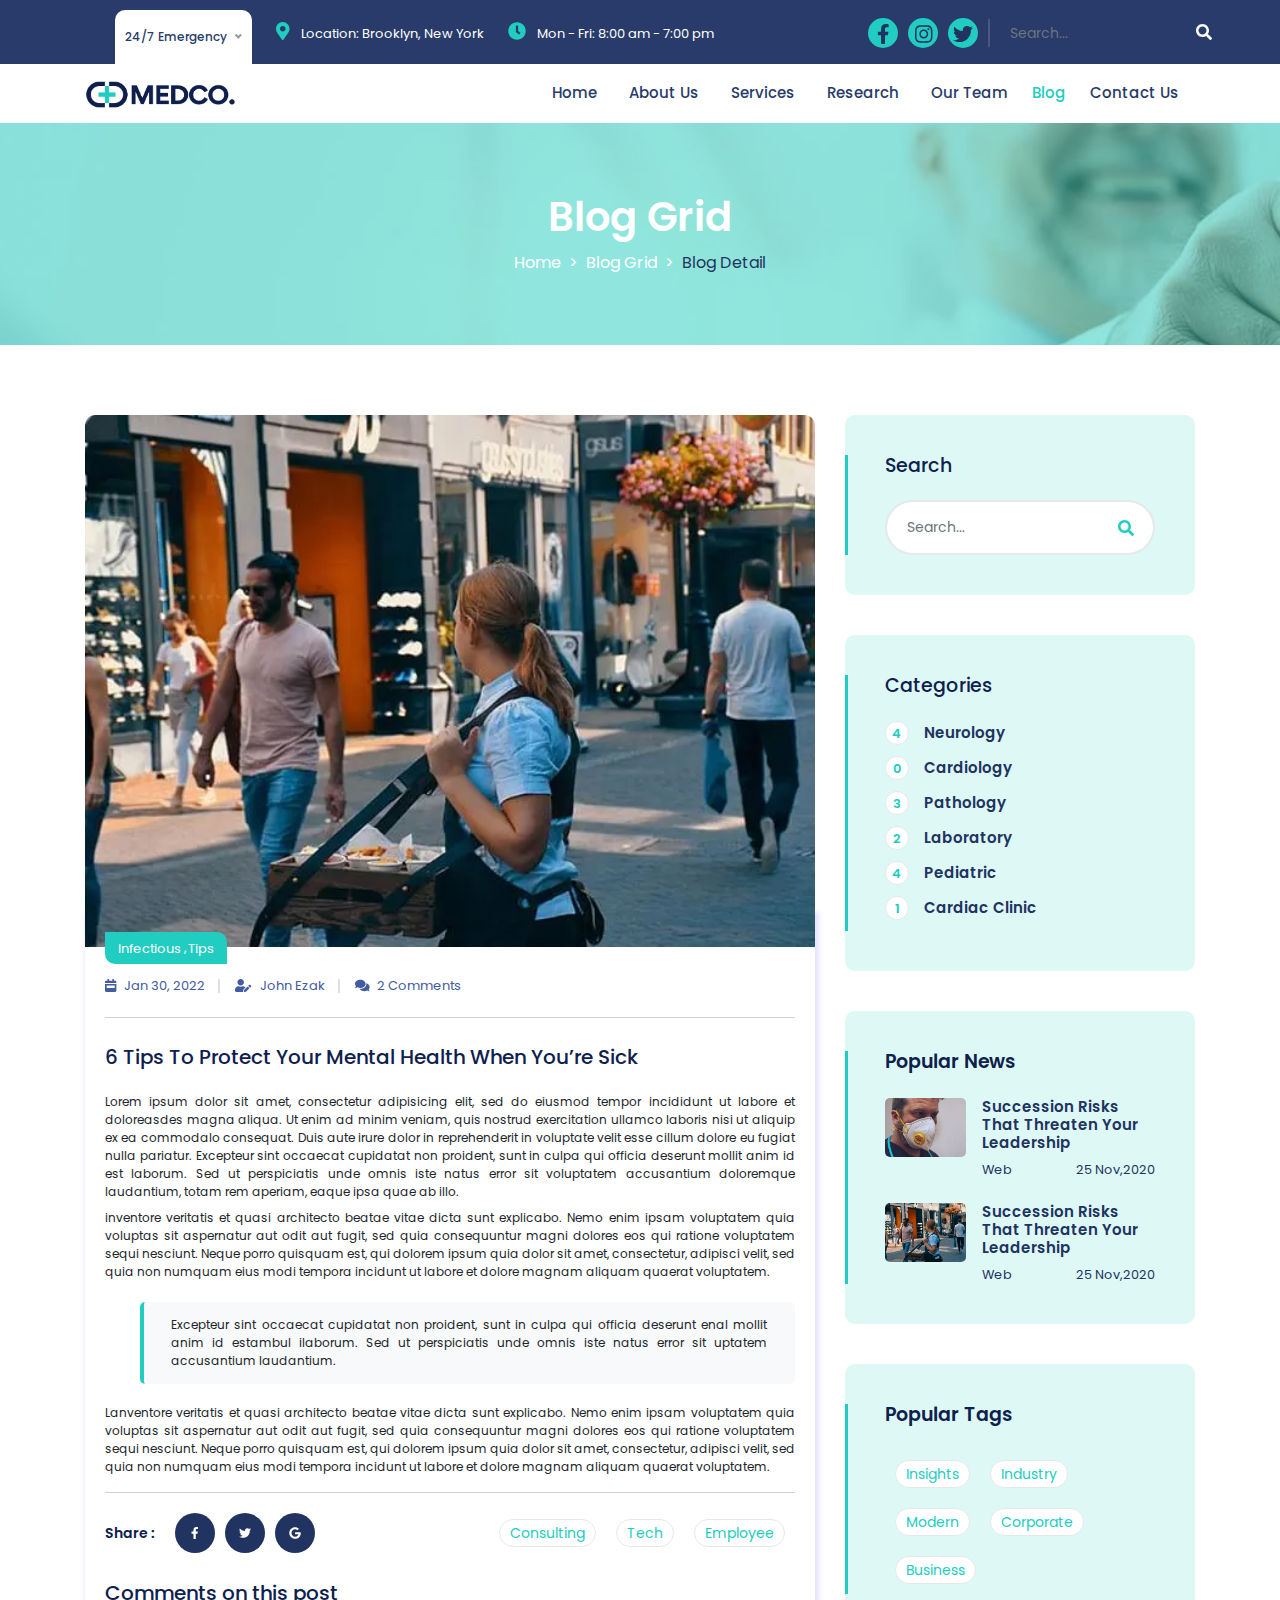
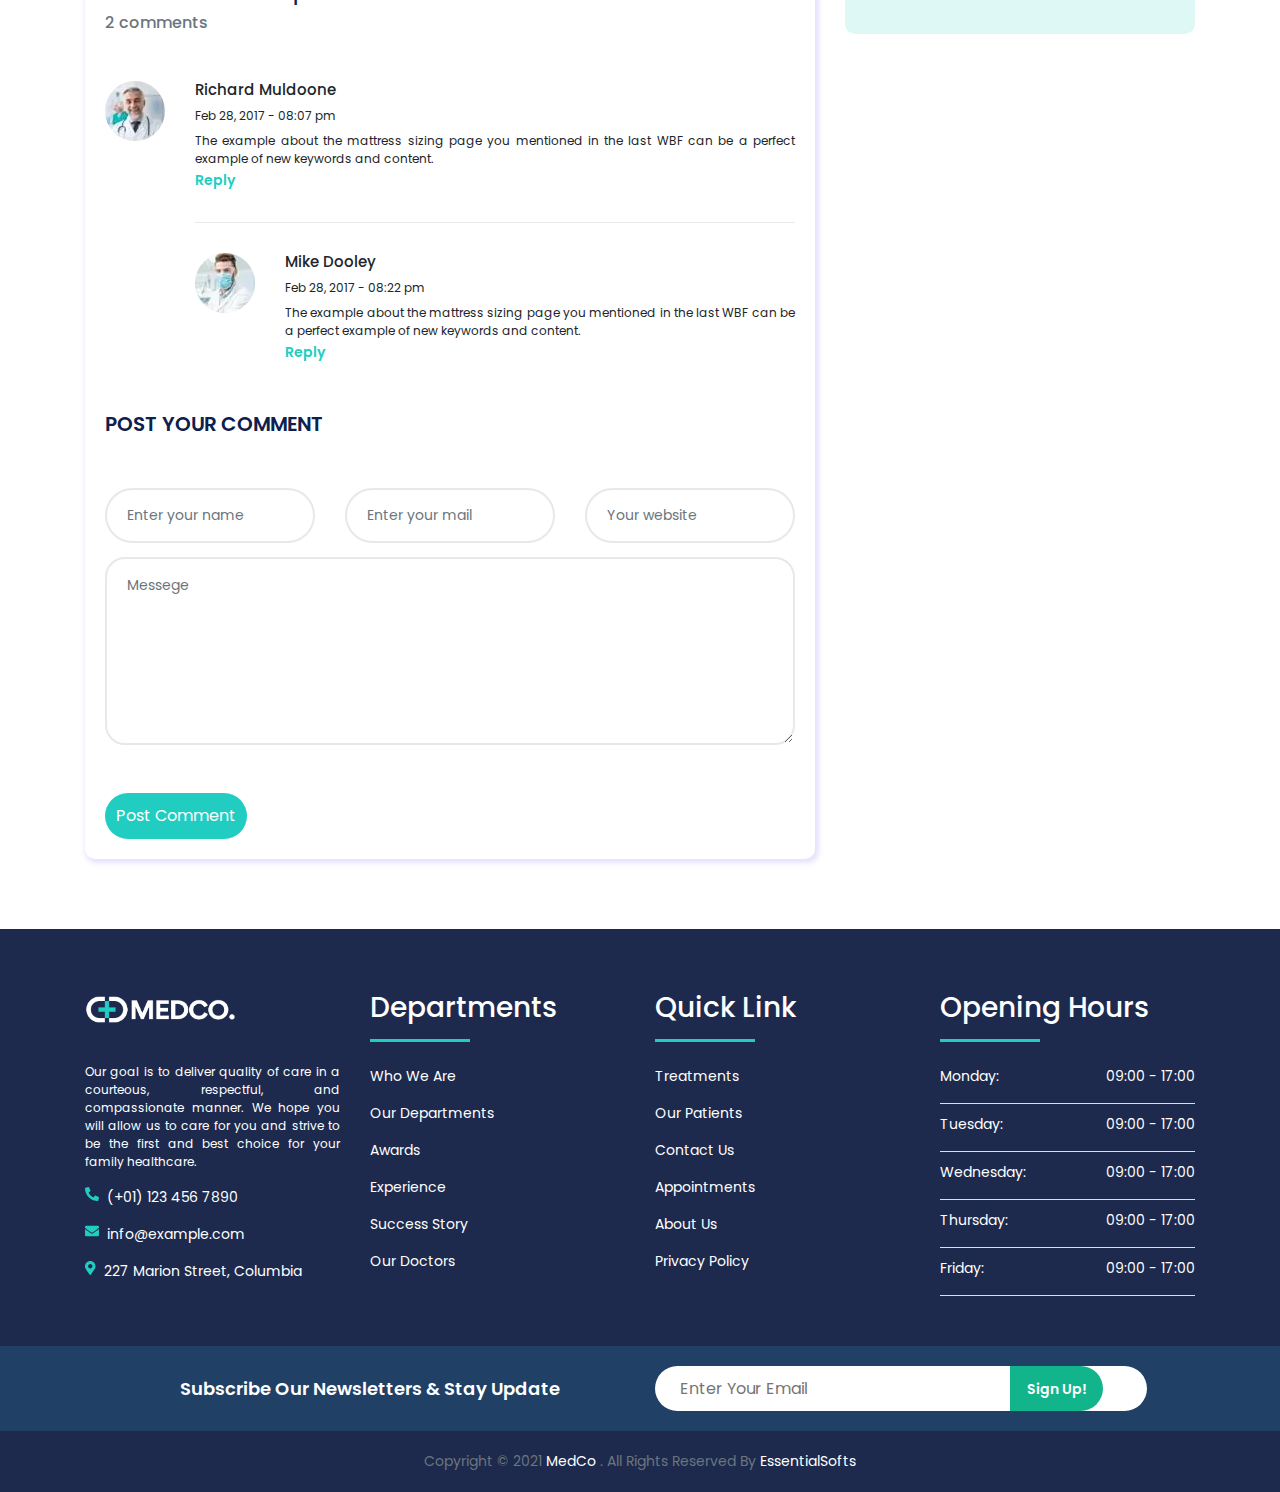
==== commit e38c7da6: "fixes" ====
--- a/blog-detail.html
+++ b/blog-detail.html
@@ -7,9 +7,9 @@
     <meta name="viewport" content="width=device-width, initial-scale=1.0">
     <title>MEDCO.</title>
     <!-- Favicon Files -->
-    <link rel="apple-touch-icon" sizes="120x120" href="assets/favicon/apple-touch-icon.png">
-    <link rel="icon" type="image/png" sizes="32x32" href="assets/favicon/favicon-32x32.png">
-    <link rel="icon" type="image/png" sizes="16x16" href="assets/favicon/favicon-16x16.png">
+    <link rel="apple-touch-icon" sizes="120x120" href="assets/favicon/apple-touch-icon.webp">
+    <link rel="icon" type="image/webp" sizes="32x32" href="assets/favicon/favicon-32x32.webp">
+    <link rel="icon" type="image/webp" sizes="16x16" href="assets/favicon/favicon-16x16.webp">
     <link rel="manifest" href="assets/favicon/site.webmanifest">
     <link rel="mask-icon" href="assets/favicon/safari-pinned-tab.svg" color="#5bbad5">
     <meta name="msapplication-TileColor" content="#da532c">
@@ -117,7 +117,7 @@
         <div class="bottom-header">
             <nav class="navbar navbar-expand-lg navbar-light" id="mynavbar">
                 <div class="container">
-                    <a class="navbar-brand" href="index.html"><img src="assets/images/medco-dark.png" loading="lazy"  class="img-fluid"
+                    <a class="navbar-brand" href="index.html"><img src="assets/images/medco-dark.webp" loading="lazy"  class="img-fluid"
                             alt=""></a>
                     <button class="navbar-toggler" data-toggle="collapse" data-target="#navbarNav"><span><i
                                 class="fa fa-bars"></i></span></button>
@@ -409,7 +409,7 @@
                 <div class="row">
                     <div class="col-sm-12 col-md-6 col-lg-3">
                         <div class="footer-widget-about">
-                            <img src="assets/images/medco-light.png" loading="lazy"  alt="logo" class="mb-4 w-80">
+                            <img src="assets/images/medco-light.webp" loading="lazy"  alt="logo" class="mb-4 w-80">
                             <p class="my-3 text-justify">Our goal is to deliver quality of care in a courteous,
                                 respectful, and
                                 compassionate manner. We hope you will allow us to care for you and strive to be the
--- a/assets/css/style.css
+++ b/assets/css/style.css
@@ -128,7 +128,7 @@
     width: 100%; /* or max-width: 100%; */
     height: auto;
   }
-  
+
 /*===============================
 ========= 2.Preloader CSS =======
 =================================*/
@@ -381,14 +381,14 @@
 =================================*/
 
 .main-banner-img1{
-    background-image: url(../images/slider-1.jpg);
+    background-image: url(../images/slider-1.webp);
     background-size: cover;
     background-repeat: no-repeat;
     background-position: center;
     height: 80vh;
 }
 .main-banner-img2{
-    background-image: url(../images/slider-2.jpg);
+    background-image: url(../images/slider-2.webp);
     background-size: cover;
     background-repeat: no-repeat;
     background-position: center;
@@ -976,7 +976,7 @@
 =================================*/
 
 #stat{
-    background-image: url(../images/slider-2.jpg);
+    background-image: url(../images/slider-2.webp);
     height: 50%; 
     background-position: center;
     background-repeat: no-repeat;
@@ -1182,7 +1182,7 @@
 ====== 14.Client Section CSS ====
 =================================*/
 #client{
-    background-image: url(../images/client-bg.jpg);
+    background-image: url(../images/client-bg.webp);
     background-repeat: no-repeat;
     background-size: cover; 
     background-position: center center;
@@ -1540,7 +1540,7 @@
     box-shadow: 0 0 0 50px white inset;
 }
 #appointment-stat{
-    background-image: url(../images/appointment-img.jpg);
+    background-image: url(../images/appointment-img.webp);
     height: 100%; 
     background-position: center;
     background-repeat: no-repeat;
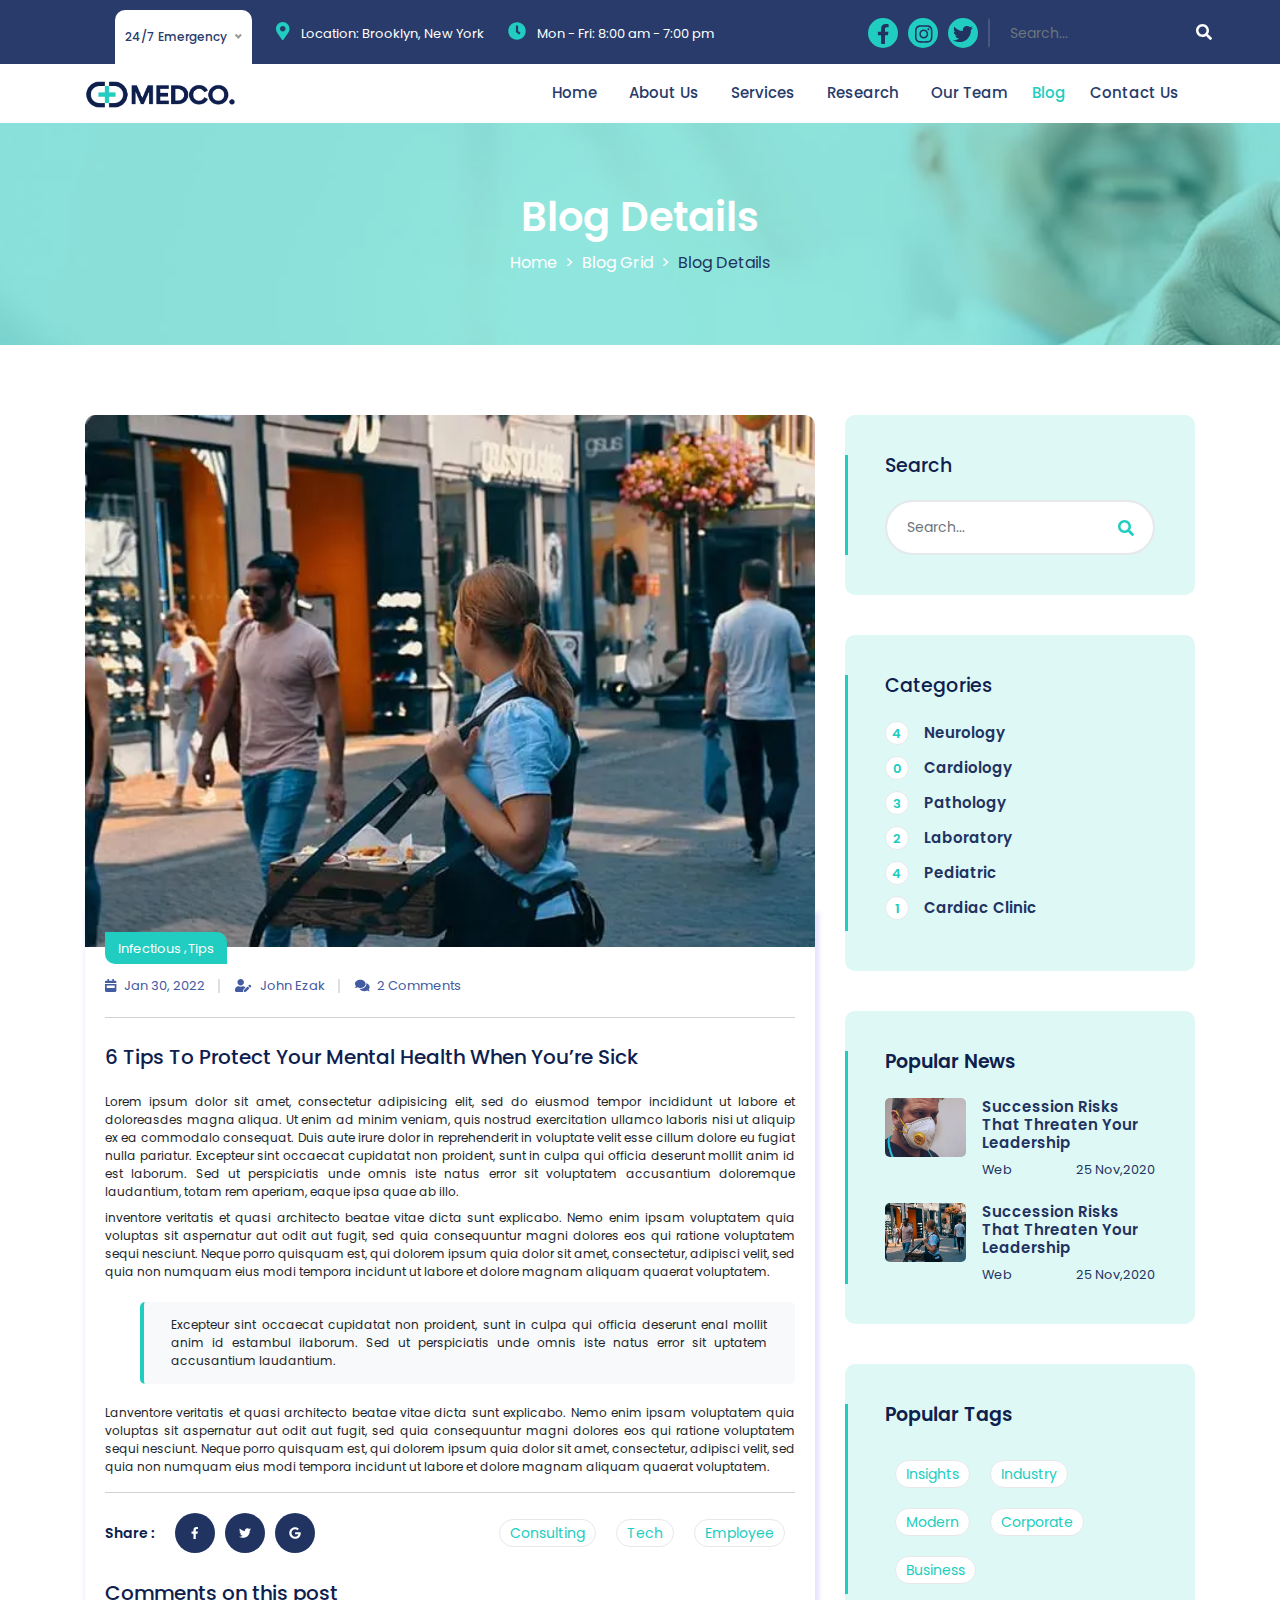
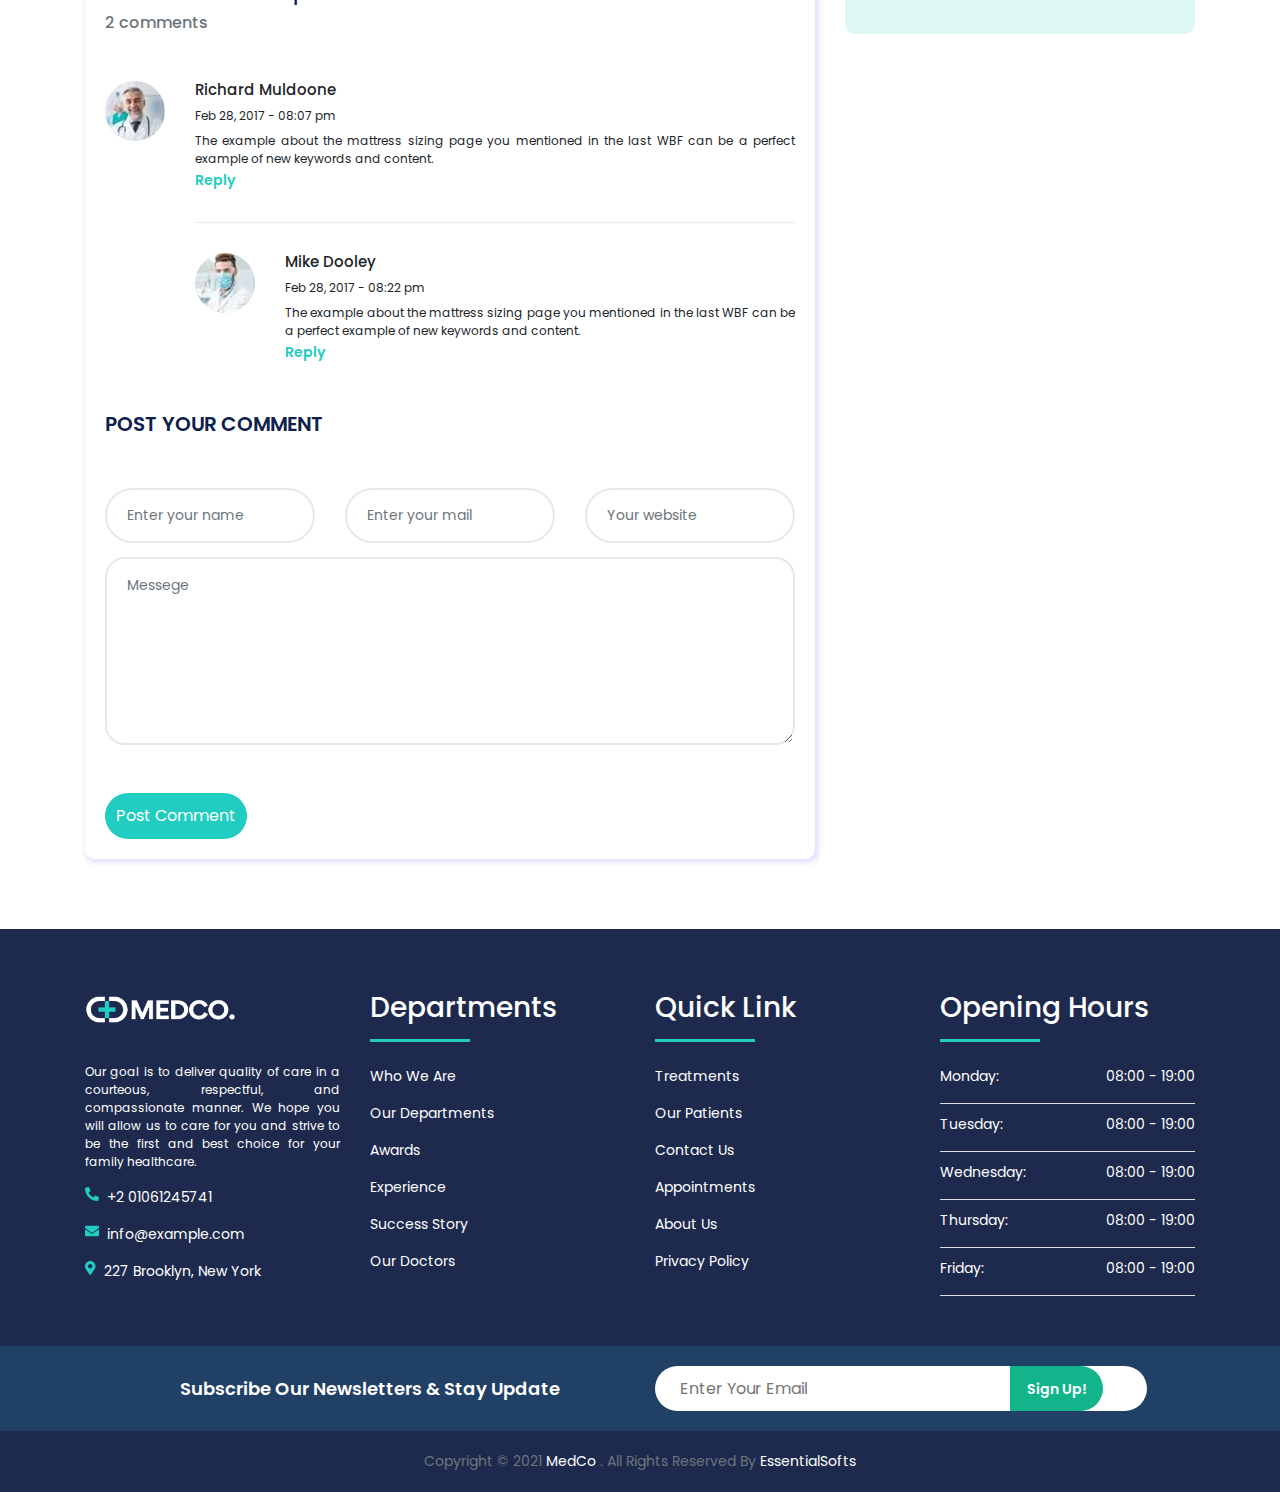
==== commit 6399c97a: "fixes" ====
--- a/blog-detail.html
+++ b/blog-detail.html
@@ -39,89 +39,83 @@
     </div>
 
     <header class="header-main">
-        <!-- Top Header -->
-        <div class="top-header">
-            <div class="container-fluid">
-                <div class="row">
-                    <div class="col-lg-8 col-md-8 col-sm-12">
-                        <div class="d-flex justify-content-center">
-                            <div class="emergency-drop mr-4">
-                                <div class="nice-select emergency-btn">
-                                    <p>24/7 Emergency</p>
-                                    <div class="list text-center">
-                                        <div><i class="fas fa-phone-volume  phone_style"></i></div>
-                                        <div class="phone_number">
-                                            <a href="tel:+201061245741">
-                                                <span>+2 01061245741</span>
-                                            </a>
-                                        </div>
-                                        <div class="text-style text-muted">
-                                            <p>Please feel free to contact our friendly reception staff with any general
-                                                or medical enquiry.
-                                            </p>
-                                        </div>
-                                        <div class="appointment-btn">
-                                            <a href="appointment.html"
-                                                class="btn btn_secondary-color btn_link btn_block">
-                                                <span>Make Appointment</span> <i class="fas fa-arrow-right ml-1"></i>
-                                            </a>
-                                        </div>
-                                    </div>
-                                </div>
-                            </div>
-                            <div class="top-header-contact-info d-flex">
-                                <div class="mr-4 top-header-location mt-21">
-                                    <a href="" class="top-header-info-text text-white">
-                                        <i class="top-header-icons-style fas fa-map-marker-alt mr-2"></i> Location:
-                                        Brooklyn, New York
-                                    </a>
-                                </div>
-                                <div class="mr-4 top-header-location mt-21">
-                                    <a href="" class="top-header-info-text text-white">
-                                        <i class="top-header-icons-style fas fa-clock mr-2"></i> Mon - Fri: 8:00 am -
-                                        7:00 pm
-                                    </a>
-                                </div>
-                                <div class="top-header-location time-p mt-21">
-                                    <a href="" class="top-header-info-text text-white">
-                                        <i class="top-header-icons-style fas fa-clock mr-2"></i> Mon - Fri: 8:00 am -
-                                        7:00 pm
-                                    </a>
-                                </div>
-                            </div>
-                        </div>
-                    </div>
-                    <div class="col-lg-4 col-md-4 col-sm-12">
-                        <div class="d-flex top-header-right justify-content-end">
-                            <div class="top-header-social-links mt-18">
-                                <div class="d-flex">
-                                    <a href=""><i class="top-header-social-icons-style fab fa-facebook-f"></i></a>
-                                    <a href=""><i class="top-header-social-icons-style fab fa-instagram"></i></a>
-                                    <a href=""><i class="top-header-social-icons-style fab fa-twitter"></i></a>
-                                </div>
-                            </div>
-                            <div class="top-header-searchbar mt-18 d-flex">
-                                <input type="search" class="form-control w-75" placeholder="Search..." name="search"
-                                    id="search" autocomplete="off">
-                                <button type="submit" class="top-header-search-btn"><i
-                                        class="fas fa-search "></i></button>
-                            </div>
-                        </div>
-                    </div>
-                </div>
-            </div>
-        </div>
-        <!-- Top Header End -->
+       <!-- Top Header -->
+    <div class="top-header">
+        <div class="container-fluid">
+          <div class="row">
+            <div class="col-lg-8 col-md-8 col-sm-12">
+              <div class="d-flex justify-content-center">
+                <div class="emergency-drop mr-4">
+                  <div class="nice-select emergency-btn">
+                    <p>24/7 Emergency</p>
+                    <div class="list text-center">
+                      <div><i class="fas fa-phone-volume  phone_style"></i></div>
+                      <div class="phone_number">
+                        <a href="tel:+201061245741">
+                          <span>+2 01061245741</span>
+                        </a>
+                      </div>
+                      <div class="text-style text-muted">
+                        <p>Please feel free to contact our friendly reception staff with any general or medical enquiry.
+                        </p>
+                      </div>
+                      <div class="appointment-btn">
+                        <a href="#appointment" class="btn btn_secondary-color btn_link btn_block">
+                          <span>Make Appointment</span> <i class="fas fa-arrow-right ml-1"></i>
+                        </a>
+                      </div>
+                    </div>
+                  </div>
+                </div>
+                <div class="top-header-contact-info d-flex">
+                  <div class="mr-4 top-header-location mt-21">
+                    <a href="" class="top-header-info-text text-white">
+                      <i class="top-header-icons-style fas fa-map-marker-alt mr-2"></i> Location: Brooklyn, New York
+                    </a>
+                  </div>
+                  <div class="mr-4 top-header-location mt-21">
+                    <a href="" class="top-header-info-text text-white">
+                      <i class="top-header-icons-style fas fa-clock mr-2"></i> Mon - Fri: 8:00 am - 7:00 pm
+                    </a>
+                  </div>
+                  <!-- <div class="top-header-location time-p mt-21">
+                    <a href="" class="top-header-info-text text-white">
+                      <i class="top-header-icons-style fas fa-clock mr-2"></i> Mon - Fri: 8:00 am - 7:00 pm
+                    </a>
+                  </div> -->
+                </div>
+              </div>
+            </div>
+            <div class="col-lg-4 col-md-4 col-sm-12">
+              <div class="d-flex top-header-right">
+                <div class="top-header-social-links mt-18">
+                  <div class="d-flex">
+                    <a href=""><i class="top-header-social-icons-style fab fa-facebook-f"></i></a>
+                    <a href=""><i class="top-header-social-icons-style fab fa-instagram"></i></a>
+                    <a href=""><i class="top-header-social-icons-style fab fa-twitter"></i></a>
+                  </div>
+                </div>
+                <div class="top-header-searchbar mt-18 d-flex">
+                  <input type="search" class="form-control w-75" placeholder="Search..." name="search" id="search"
+                    autocomplete="off">
+                  <button type="submit" class="top-header-search-btn"><i class="fas fa-search "></i></button>
+                </div>
+              </div>
+            </div>
+          </div>
+        </div>
+      </div>
+      <!-- Top Header End -->
 
         <!-- Navbar -->
         <div class="bottom-header">
             <nav class="navbar navbar-expand-lg navbar-light" id="mynavbar">
                 <div class="container">
-                    <a class="navbar-brand" href="index.html"><img src="assets/images/medco-dark.webp" loading="lazy"  class="img-fluid"
-                            alt=""></a>
+                    <a class="navbar-brand" href="index.html"><img src="assets/images/medco-dark.webp" loading="lazy"
+                            class="img-fluid" alt=""></a>
                     <button class="navbar-toggler" data-toggle="collapse" data-target="#navbarNav"><span><i
                                 class="fa fa-bars"></i></span></button>
-                    <div class="collapse navbar-collapse" id="navbarNav">
+                                <div class="collapse navbar-collapse" id="navbarNav" data-toggle="collapse" data-target="#navbarNav.show">
                         <ul class="nav navbar-nav ml-auto font-weight-bold" id="nav">
                             <li class="nav-item first-child">
                                 <a class="nav-link px-3" href="index.html">Home</a>
@@ -139,7 +133,7 @@
                                 <a class="nav-link px-3" href="index.html#team">Our Team</a>
                             </li>
                             <li class="nav-item">
-                                <a class="nav-link active" href="index.html#blog">Blog </a>
+                                <a class="nav-link active" href="">Blog </a>
                                 <ul class="sub-menu">
                                     <li><a href="blog-grid.html">Blog Grid</a></li>
                                     <li><a href="blog-detail.html">Blog Details</a></li>
@@ -162,7 +156,7 @@
             <div class="row ">
                 <div class="col-12">
                     <div class="page-title-heading align-items-center">
-                        <h2 class="text-center text-white">Blog Grid</h2>
+                        <h2 class="text-center text-white">Blog Details</h2>
                     </div>
                     <nav aria-label="breadcrumb" class="">
                         <ol class="breadcrumb text-center">
@@ -170,7 +164,7 @@
                                     class="breadcrumb-item-a text-decoration-none">Home</a></li>
                             <li class="breadcrumb-item"><a href="blog-grid.html"
                                     class="breadcrumb-item-a text-decoration-none">Blog Grid</a></li>
-                            <li class="breadcrumb-item active" aria-current="page">Blog Detail</li>
+                            <li class="breadcrumb-item active" aria-current="page">Blog Details</li>
                         </ol>
                     </nav>
                 </div>
@@ -185,7 +179,7 @@
             <div class="row">
                 <div class="col-lg-8 col-md-8 col-sm-12">
                     <div class="read_more_img">
-                        <img src="assets/images/blog-3.webp"  loading="lazy" alt="">
+                        <img src="assets/images/blog-3.webp" loading="lazy" alt="">
                     </div>
                     <div class="read_more_area">
                         <div class="post__meta-cat">
@@ -282,7 +276,7 @@
                                     <ul class="nested__comment list-unstyled">
                                         <li class="comment__item">
                                             <div class="comment__avatar">
-                                                <img src="assets/images/blog-detail-2.webp" loading="lazy"  alt="avatar">
+                                                <img src="assets/images/blog-detail-2.webp" loading="lazy" alt="avatar">
                                             </div>
                                             <div class="comment__content">
                                                 <h5 class="comment__author">Mike Dooley</h5>
@@ -302,13 +296,13 @@
                             <h4 class="mt-5 mb-5">POST YOUR COMMENT</h4>
                             <form>
                                 <div class="row">
-                                    <div class="col-lg-4 col-md-4 col-sm-12">
+                                    <div class="col-lg-4 col-md-12 col-sm-12">
                                         <input type="text" placeholder="Enter your name" class="high form-control">
                                     </div>
-                                    <div class="col-lg-4 col-md-4 col-sm-12">
+                                    <div class="col-lg-4 col-md-12 col-sm-12">
                                         <input type="email" placeholder="Enter your mail" class="high form-control">
                                     </div>
-                                    <div class="col-lg-4 col-md-4 col-sm-12">
+                                    <div class="col-lg-4 col-md-12 col-sm-12">
                                         <input type="text" placeholder="Your website" class="high form-control">
                                     </div>
                                     <div class="col-lg-12 col-md-12 col-sm-12">
@@ -355,7 +349,8 @@
                         <h4 class="widget__title">Popular News</h4>
                         <div class="popular_posts_details">
                             <div class="media mt-4">
-                                <img class="mr-3" src="assets/images/recent-post-1.webp"  loading="lazy" alt="Generic placeholder image">
+                                <img class="mr-3" src="assets/images/recent-post-1.webp" loading="lazy"
+                                    alt="Generic placeholder image">
                                 <div class="media-body">
                                     <h4 class="widget-post__title"><a href="#"
                                             class="text-decoration-none text-justify">Succession Risks That Threaten
@@ -370,7 +365,8 @@
                             </div>
 
                             <div class="media mt-4">
-                                <img class="mr-3" src="assets/images/recent-post-2.webp" loading="lazy"  alt="Generic placeholder image">
+                                <img class="mr-3" src="assets/images/recent-post-2.webp" loading="lazy"
+                                    alt="Generic placeholder image">
                                 <div class="media-body">
                                     <h4 class="widget-post__title"><a href="#"
                                             class="text-decoration-none text-justify">Succession Risks That Threaten
@@ -403,119 +399,103 @@
     </section>
     <!-- Blog detail END -->
 
-    <footer>
-        <div class="footer-top">
-            <div class="container">
-                <div class="row">
-                    <div class="col-sm-12 col-md-6 col-lg-3">
-                        <div class="footer-widget-about">
-                            <img src="assets/images/medco-light.webp" loading="lazy"  alt="logo" class="mb-4 w-80">
-                            <p class="my-3 text-justify">Our goal is to deliver quality of care in a courteous,
-                                respectful, and
-                                compassionate manner. We hope you will allow us to care for you and strive to be the
-                                first and best
-                                choice for your family healthcare.
-                            </p>
-                            <ul class="time_list_2 list-unstyled mb-0">
-                                <li class="pb-3"><i class="intro-arrow-style fa fa-phone-alt mr-2"></i><a
-                                        href="tel:+201061245741" class="text-decoration-none text-white">(+01) 123 456
-                                        7890</a></li>
-                                <li class="pb-3"><i class="intro-arrow-style fa fa-envelope mr-2"></i><a
-                                        href="mailto:info@example.com"
-                                        class="text-decoration-none text-white">info@example.com</a></li>
-                                <li class="pb-3"><i class="intro-arrow-style fas fa-map-marker-alt mr-2"></i>227 Marion
-                                    Street, Columbia
-                                </li>
-                            </ul>
-                        </div>
-                    </div>
-                    <div class="col-sm-12 col-md-6 col-lg-3">
-                        <div class="">
-                            <h3 class="widget-title">Departments</h3>
-                            <div class="ml-0 style-line mb-4 "></div>
-                            <ul class="time_list_2 list-unstyled mb-0">
-                                <li class="pb-3"><a href="#about-us" class="text-white text-decoration-none">Who We
-                                        Are</a></li>
-                                <li class="pb-3"><a href="#department" class="text-white text-decoration-none">Our
-                                        Departments</a></li>
-                                <li class="pb-3"><a href="#stat" class="text-white text-decoration-none">Awards</a></li>
-                                <li class="pb-3"><a href="#portfolio"
-                                        class="text-white text-decoration-none">Experience</a></li>
-                                <li class="pb-3"><a href="#client" class="text-white text-decoration-none">Success
-                                        Story</a></li>
-                                <li class="pb-3"><a href="#team" class="text-white text-decoration-none">Our Doctors</a>
-                                </li>
-                            </ul>
-                        </div>
-                    </div>
-                    <div class="col-sm-12 col-md-6 col-lg-3">
-                        <div class="widget_nav_menu clearfix">
-                            <h3 class="widget-title">Quick Link</h3>
-                            <div class="ml-0 style-line mb-4 "></div>
-                            <ul class="time_list_2 list-unstyled mb-0">
-                                <li class="pb-3"><a href="#client"
-                                        class="text-white text-decoration-none">Treatments</a></li>
-                                <li class="pb-3"><a href="#client" class="text-white text-decoration-none">Our
-                                        Patients</a></li>
-                                <li class="pb-3"><a href="contact.html" target="_blank"
-                                        class="text-white text-decoration-none">Contact
-                                        Us</a></li>
-                                <li class="pb-3"><a href="#appointment"
-                                        class="text-white text-decoration-none">Appointments</a></li>
-                                <li class="pb-3"><a href="#about-us" class="text-white text-decoration-none">About
-                                        Us</a></li>
-                                <li class="pb-3"><a href="#" class="text-white text-decoration-none">Privacy Policy</a>
-                                </li>
-                            </ul>
-                        </div>
-                    </div>
-                    <div class="col-sm-12 col-md-6 col-lg-3">
-                        <div class="widget-timing clearfix">
-                            <h3 class="widget-title">Opening Hours</h3>
-                            <div class="ml-0 style-line mb-4 "></div>
-                            <div class="">
-                                <ul class="time_list list-unstyled mb-0">
-                                    <li class="pb-3">Monday:<span class="service-time">09:00 - 17:00</span></li>
-                                    <li class="pb-3">Tuesday:<span class="service-time">09:00 - 17:00</span></li>
-                                    <li class="pb-3">Wednesday:<span class="service-time">09:00 - 17:00</span></li>
-                                    <li class="pb-3">Thursday:<span class="service-time">09:00 - 17:00</span></li>
-                                    <li class="pb-3">Friday:<span class="service-time">09:00 - 17:00</span></li>
-                                </ul>
-                            </div>
-                        </div>
-                    </div>
-                </div>
-            </div>
-            <div class="newsteller">
-                <div class="container">
-                    <div class="row justify-content-center align-items-center">
-                        <div class="col-sm-12 col-md-5">
-                            <h4 class="newsteller-text mb-0">Subscribe Our Newsletters &amp; Stay Update</h4>
-                        </div>
-                        <div class="col-sm-12 col-md-5">
-                            <div class="newsteller-inputbox">
-                                <input type="email" name="email" class="" placeholder="Enter Your Email ">
-                                <button class="submit" type="submit">Sign Up!</button>
-                            </div>
-                        </div>
-                    </div>
-                </div>
-            </div>
-            <div class="footer-bottom">
-                <div class="container">
-                    <div class="row copyright">
-                        <div class="col-md-12">
-                            <div class="text-center text-muted">
-                                <span>Copyright © 2021 <a href="#" class="text-decoration-none">MedCo</a> . All Rights
-                                    Reserved by&nbsp;<a href="#" class="text-decoration-none">EssentialSofts</a></span>
-                            </div>
-                        </div>
-                    </div>
-                </div>
-            </div>
-        </div>
-    </footer>
-
+    
+  <footer>
+    <div class="footer-top">
+      <div class="container">
+        <div class="row">
+          <div class="col-sm-12 col-md-6 col-lg-3">
+            <div class="footer-widget-about">
+              <img src="assets/images/medco-light.webp" alt="logo" class="mb-4 w-80">
+              <p class="my-3 text-justify">Our goal is to deliver quality of care in a courteous, respectful, and
+                compassionate manner. We hope you will allow us to care for you and strive to be the first and best
+                choice for your family healthcare.
+              </p>
+              <ul class="time_list_2 list-unstyled mb-0">
+                <li class="pb-3"><i class="intro-arrow-style fa fa-phone-alt mr-2"></i><a href="tel:+201061245741"
+                    class="text-decoration-none text-white">+2 01061245741</a></li>
+                <li class="pb-3"><i class="intro-arrow-style fa fa-envelope mr-2"></i><a href="mailto:info@example.com"
+                    class="text-decoration-none text-white">info@example.com</a></li>
+                <li class="pb-3"><i class="intro-arrow-style fas fa-map-marker-alt mr-2"></i>227 Brooklyn, New York
+                </li>
+              </ul>
+            </div>
+          </div>
+          <div class="col-sm-12 col-md-6 col-lg-3">
+            <div class="">
+              <h3 class="widget-title">Departments</h3>
+              <div class="ml-0 style-line mb-4 "></div>
+              <ul class="time_list_2 list-unstyled mb-0">
+                <li class="pb-3"><a href="#about-us" class="text-white text-decoration-none">Who We Are</a></li>
+                <li class="pb-3"><a href="#department" class="text-white text-decoration-none">Our Departments</a></li>
+                <li class="pb-3"><a href="#stat" class="text-white text-decoration-none">Awards</a></li>
+                <li class="pb-3"><a href="#portfolio" class="text-white text-decoration-none">Experience</a></li>
+                <li class="pb-3"><a href="#client" class="text-white text-decoration-none">Success Story</a></li>
+                <li class="pb-3"><a href="#team" class="text-white text-decoration-none">Our Doctors</a></li>
+              </ul>
+            </div>
+          </div>
+          <div class="col-sm-12 col-md-6 col-lg-3">
+            <div class="widget_nav_menu clearfix">
+              <h3 class="widget-title">Quick Link</h3>
+              <div class="ml-0 style-line mb-4 "></div>
+              <ul class="time_list_2 list-unstyled mb-0">
+                <li class="pb-3"><a href="#client" class="text-white text-decoration-none">Treatments</a></li>
+                <li class="pb-3"><a href="#client" class="text-white text-decoration-none">Our Patients</a></li>
+                <li class="pb-3"><a href="contact.html" class="text-white text-decoration-none">Contact
+                    Us</a></li>
+                <li class="pb-3"><a href="#appointment" class="text-white text-decoration-none">Appointments</a></li>
+                <li class="pb-3"><a href="#about-us" class="text-white text-decoration-none">About Us</a></li>
+                <li class="pb-3"><a href="#" class="text-white text-decoration-none">Privacy Policy</a></li>
+              </ul>
+            </div>
+          </div>
+          <div class="col-sm-12 col-md-6 col-lg-3">
+            <div class="widget-timing clearfix">
+              <h3 class="widget-title">Opening Hours</h3>
+              <div class="ml-0 style-line mb-4 "></div>
+              <div class="">
+                <ul class="time_list list-unstyled mb-0">
+                  <li class="pb-3">Monday:<span class="service-time">08:00 - 19:00</span></li>
+                  <li class="pb-3">Tuesday:<span class="service-time">08:00 - 19:00</span></li>
+                  <li class="pb-3">Wednesday:<span class="service-time">08:00 - 19:00</span></li>
+                  <li class="pb-3">Thursday:<span class="service-time">08:00 - 19:00</span></li>
+                  <li class="pb-3">Friday:<span class="service-time">08:00 - 19:00</span></li>
+                </ul>
+              </div>
+            </div>
+          </div>
+        </div>
+      </div>
+      <div class="newsteller">
+        <div class="container">
+          <div class="row justify-content-center align-items-center">
+            <div class="col-sm-12 col-md-5">
+              <h4 class="newsteller-text mb-0">Subscribe Our Newsletters &amp; Stay Update</h4>
+            </div>
+            <div class="col-sm-12 col-md-5">
+              <div class="newsteller-inputbox">
+                <input type="email" name="email" class="" placeholder="Enter Your Email ">
+                <button class="submit" type="submit">Sign Up!</button>
+              </div>
+            </div>
+          </div>
+        </div>
+      </div>
+      <div class="footer-bottom">
+        <div class="container">
+          <div class="row copyright">
+            <div class="col-md-12">
+              <div class="text-center text-muted">
+                <span>Copyright © 2021 <a href="#" class="text-decoration-none">MedCo</a> . All Rights
+                  Reserved by&nbsp;<a href="https://www.essentialsofts.com" class="text-decoration-none">EssentialSofts</a></span>
+              </div>
+            </div>
+          </div>
+        </div>
+      </div>
+    </div>
+  </footer>
     <!--back-to-top start-->
     <a id="back-top" href="#top">
         <i id="back-topi" class="fa fa-angle-up"></i>
--- a/assets/css/style.css
+++ b/assets/css/style.css
@@ -125,8 +125,8 @@
     font-weight: 600 !important;
 }
 img {
-    width: 100%; /* or max-width: 100%; */
     height: auto;
+    width: 100%;
   }
 
 /*===============================
@@ -375,7 +375,10 @@
     padding-right: 16px;
     padding-left: 16px;
 }
-
+.navbar-light .navbar-toggler {
+    color: #283b6a;
+    border: none;
+}
 /*===============================
 == 5.Main Bannner Carousel CSS ==
 =================================*/
@@ -386,6 +389,8 @@
     background-repeat: no-repeat;
     background-position: center;
     height: 80vh;
+    display: flex;
+    align-items: center;
 }
 .main-banner-img2{
     background-image: url(../images/slider-2.webp);
@@ -393,10 +398,11 @@
     background-repeat: no-repeat;
     background-position: center;
     height: 80vh;
+    display: flex;
+    align-items: center;
 }
 .main-banner-txt{
     position: absolute;
-    bottom: 100px;
     left: 0;
     right: 0;
     width: 100%;
@@ -446,7 +452,7 @@
     border-radius: 50px;
     font-size: 15px;
     font-weight: 700;
-    padding: 18px 16px 18px 16px;
+    padding: 18px;
     transition: all 0.4s linear;
     position: relative;
     border: none;
@@ -481,8 +487,9 @@
     background-color: transparent;
     border: 1px white solid;
     border-radius: 50px;
-    font-size: 12px;
-    padding: 10px;
+    font-size: 14px;
+    font-weight: 600;
+    padding: 14px;
     transition: all 0.4s linear;
 }
 .btn_primary_2:hover {
@@ -583,7 +590,7 @@
     border-radius: 50px;
     font-size: 15px;
     font-weight: 700;
-    padding: 15px 50px;
+    padding: 18px 35px;
     transition: all 0.4s linear;
 
 }
@@ -1318,12 +1325,17 @@
     justify-content: center;
     text-align: center;
     border: 0;
-    transition: all 0.4s linear;
+    transition: all 0.5s linear;
 }
 .appointment-section .btn__white:hover{
     color: #ffffff;
     background-color: #213360;
 } 
+
+.side-video-icon{
+    position: relative;
+    z-index: 1;
+}
 .video__btn {
     text-align: center;
     display: inline-flex;
@@ -1345,15 +1357,43 @@
     height: 60px;
     line-height: 60px;
     border-radius: 50%;
-    box-shadow: 0 0 0 7px rgb(0 0 0 / 15%);
-    transition: all 0.4s linear;
-}
+    /* box-shadow: 0 0 0 5px rgb(0 0 0 / 15%); */
+    transition: all 0.5s linear;
+}
+.video__btn .video__player ::after, .video__btn .video__player::before{
+    content: "";
+    display: block;
+    position: absolute;
+    top: 0;
+    right: 0;
+    bottom: 0;
+    left: 0;
+    border-radius: 50%;
+    width: 100%;
+    height: 100%;
+    animation: ripple 1.5s ease-in-out infinite;
+    background-color: rgb(0 0 0 / 30%);
+    z-index: -1;
+}
+
+@keyframes ripple{
+    0%{
+        opacity: 1;
+        transform:scale(1);
+    }
+    100%{
+        opacity: 0;
+        transform:scale(1.5);
+    }
+   
+}
+
 .video__btn:hover {
 text-decoration: none;
 }
-.video__btn:hover .video__player {
-    box-shadow: 0 0 0 10px rgb(0 0 0 / 15%);
-}
+/* .video__btn:hover .video__player {
+color: #21cdc0;
+} */
 .video__btn .video__btn-title {
     font-size: 15px;
     font-weight: 600;
@@ -1372,6 +1412,11 @@
     font-weight: 600;
     line-height: 1.75
   }
+
+
+
+
+ 
 
 /*===============================
 ===== 16.Partner Section CSS ====
@@ -1397,7 +1442,7 @@
     position: absolute;
     right: -15px;
 }
-  @media (max-width: 767px) {
+  @media only screen and (max-width: 767px) {
     .icon-box-item {
       margin-top: 50px;
     }
@@ -1736,7 +1781,7 @@
    border-bottom-right-radius: 10px;
    margin-top: -35px;
   }
-  @media (max-width: 767px) {
+  @media only screen and (max-width: 767px) {
     .read_more_area {
       margin-bottom: 50px;
     }
--- a/assets/css/responsive.css
+++ b/assets/css/responsive.css
@@ -1,12 +1,36 @@
 
-                @media only screen and (max-width: 1271px) {
+            @media only screen and (max-width: 2865px) and (min-width: 1544px) {
+                .main-textbox {
+                    margin-bottom: 100px;
+                }
+            }
+            @media only screen and (max-width: 1300px){
+                        .time-p{
+                          display: none;
+                        }
+                      }
+            @media only screen and (max-width: 1271px) {
                     .newsteller-text {
                         font-size: 17px;
                     }
                 }
-                @media only screen and (max-width: 992px) {
+             @media only screen and (max-width: 992px) {
+                    .heading__title {
+                        margin-top: 20px;
+                    }
+                    .main-textbox{
+                        width: 100%;
+                    }
+                    .top-header-contact-info{
+                        margin-bottom: 20px;
+                    }
+                    .emergency-drop {
+                      display: none!important;
+                    }
+                   .navbar-nav .first-child{
+                       margin-top: 15px;
+                   }
                     .newsteller {
-                        
                         padding: 10px 15px;
                         margin-top: 40px;
                     }
@@ -45,13 +69,39 @@
                         font-size: 13px;
                     }
                     }
-                    /* Tablet */
                     @media only screen and (max-width: 767px) {
-                        
-
+                        .main-banner-txt{
+                            right: 100px;
+                        }
+                        .main-banner-txt h2{
+                            font-size: 45px;
+                        }
+                        .btn-intro-list {
+                            color: #ffffff;
+                            background-color: #21cdc0;
+                            border-radius: 50px;
+                            font-size: 12px;
+                            font-weight: 700;
+                            padding: 10px 30px;
+                            transition: all 0.4s linear;
+                        }
+                        #stat h4 {
+                            font-size: 15px!important;
+                            margin-bottom: 5px;
+                        }
+                        #stat h2 {
+                            font-size: 25px!important;
+                            margin-bottom: 5px;
+                        }
+                        .heading__title {
+                            font-size: 28px;
+                            margin-top: 20px;
+                        }
+                        .contact-box {
+                            flex-direction: column;
+                        }
                         .newsteller {
                             padding: 20px 15px;
-                            margin-top: 40px;
                         }
                         .newsteller-text {
                             font-size: 18px;
@@ -69,8 +119,6 @@
                             height: 40px;
                             padding: 8px 15px 8px;
                         }
-
-
                         .newsteller-inputbox input[type="email"]{
                             padding-right: 270px;
                         }
@@ -93,7 +141,7 @@
                         }
                         @media only screen and (max-width: 530px) {
                     
-                            .newsteller-inputbox input[type="email"]{
+                         .newsteller-inputbox input[type="email"]{
                                 padding-right: 200px;
                             }
                             .newsteller-text {
@@ -102,8 +150,7 @@
                             }
                             .testi-box{
                                 flex-direction: column;
-                            }
-                            
+                            } 
                             }
                             @media only screen and (max-width: 430px) {
                               
@@ -112,29 +159,11 @@
                                 }
                                 .newsteller-text {
                                     font-size: 12px;
-                                    font-weight: 600;
                                 }
                                 .copyright{
                                     font-size: 10px;
                                 }
                                 }
-
-        @media only screen and (max-width: 1300px){
-  .time-p{
-    display: none;
-  }
-}
-@media only screen and (max-width: 992px){  
-    .top-header-contact-info{
-        margin-bottom: 20px;
-    }
-    .emergency-drop {
-      display: none!important;
-    }
-   .navbar-nav .first-child{
-       margin-top: 15px;
-   }
-  }
   @media only screen and (max-width: 768px){  
    .top-header-right{
     display: none!important;
@@ -145,58 +174,18 @@
         display: block!important;
     }
 }
-
-
-@media only screen and (max-width: 2865px) and (min-width: 1544px) {
-    .main-textbox {
-        margin-bottom: 100px;
-    }
-   
-}
 @media only screen and (max-width:1024px){
     .main-banner-txt{
         right: 100px;
     }
     .main-banner-txt h2{
-        font-size: 50px;
+        font-size: 47px;
+        margin-bottom: 20px;
+
     }
     .main-banner-txt p{
-        font-size: 14px;
-    }
-}
-@media only screen and (max-width:992px){
-    .main-textbox{
-        width: 100%;
-    }
-}
-@media only screen and (max-width:767px){
-    .main-banner-txt{
-        right: 100px;
-    }
-    .main-banner-txt h2{
-        font-size: 45px;
-    }
-    /* About Section button */
-    .btn-intro-list {
-        color: #ffffff;
-        background-color: #21cdc0;
-        border-radius: 50px;
-        font-size: 12px;
-        font-weight: 700;
-        padding: 10px 30px;
-        transition: all 0.4s linear;
-    }
-    #stat h4 {
-        font-size: 15px!important;
-        margin-bottom: 5px;
-    }
-    #stat h2 {
-        font-size: 25px!important;
-        margin-bottom: 5px;
-    }
-    .heading__title {
-        font-size: 28px;
-        margin-top: 20px;
+        font-size: 13px;
+        margin-bottom: 20px;
     }
 }
 @media only screen and (max-width:500px){
@@ -281,7 +270,6 @@
     .heading__desc {
         font-size: 13px;
         line-height: 2.3;
-        /* margin-bottom: 0; */
     }
     .video__btn .video__btn-title {
         font-size: 12px;
@@ -293,7 +281,7 @@
         line-height: 2;
     }
     .signature{
-        font-size: 12px;
+        font-size: 13px;
     }
     .time_list_2 li {
         font-size: 11px;
@@ -337,13 +325,3 @@
     margin: -10px;
 }
 }
-@media only screen and (max-width: 767px){
-.contact-box {
-    flex-direction: column;
-}
-}
-@media only screen and (max-width: 992px){
-.heading__title {
-    margin-top: 20px;
-}
-}